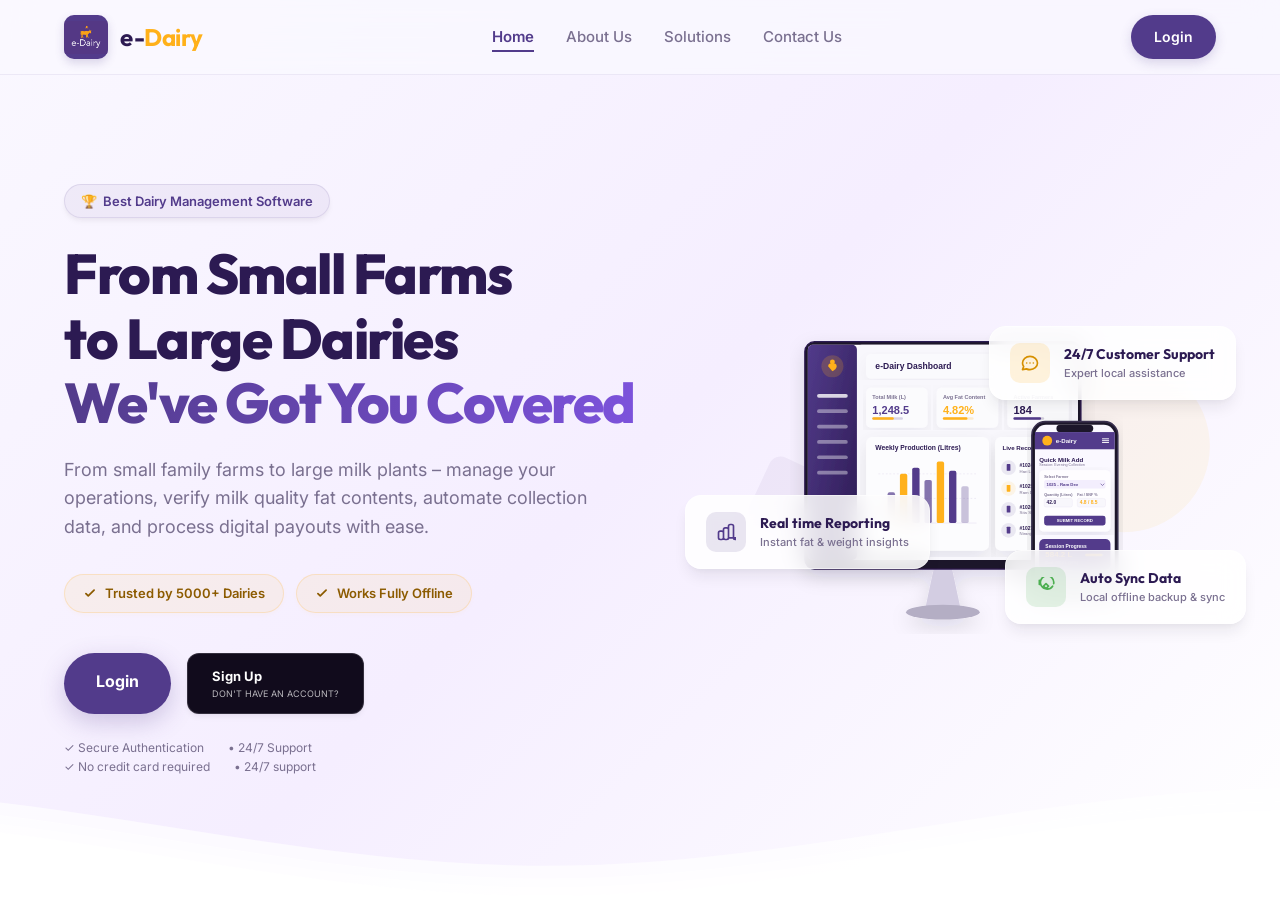
==== frontend/index.html @ 69124d9c "Created home page" ====
<!DOCTYPE html>
<html lang="en">
<head>
  <meta charset="UTF-8">
  <meta name="viewport" content="width=device-width, initial-scale=1.0">
  
  <!-- SEO Meta Tags -->
  <title>e-Dairy - Next-Generation Dairy Management Software</title>
  <meta name="description" content="A comprehensive digital dairy solution designed to streamline milk collection, quality record tracking, and automated digital payment systems from small farms to large plants.">
  <meta name="keywords" content="e-dairy, dairy software, milk collection, milk fat records, dairy management, dairy automation, farm software">
  
  <!-- Favicon (using inline data uri representation of cow logo mark for cleanliness) -->
  <link rel="icon" type="image/svg+xml" href="data:image/svg+xml,<svg xmlns='http://www.w3.org/2000/svg' viewBox='0 0 100 100'><circle cx='50' cy='50' r='50' fill='%23523B8B'/><circle cx='50' cy='35' r='14' fill='%23FFB11A'/><rect x='40' y='42' width='20' height='30' rx='10' fill='%23FFB11A'/></svg>">

  <!-- Stylesheets -->
  <link rel="stylesheet" href="css/style.css">
</head>
<body>

  <!-- Header Navigation -->
  <header>
    <div class="nav-container">
      <a href="#home" class="logo-link" id="nav-logo">
        <div class="logo-img-wrapper">
          <!-- Inline recreation of the cow mark on transparent back -->
          <img src="assets/logo.png" alt="e-Dairy Logo">
        </div>
        <span class="logo-text">e-<span>Dairy</span></span>
      </a>

      <nav>
        <ul>
          <li><a href="#home" class="active">Home</a></li>
          <li><a href="#about">About Us</a></li>
          <li><a href="#solutions">Solutions</a></li>
          <li><a href="#contact">Contact Us</a></li>
        </ul>
      </nav>

      <div class="nav-cta">
        <a href="#login" class="btn btn-login" id="btn-header-login">Login</a>
      </div>

      <button class="menu-toggle" aria-label="Toggle navigation menu" id="hamburger-btn">
        <span></span>
        <span></span>
        <span></span>
      </button>
    </div>
  </header>

  <main>
    <!-- Hero Section -->
    <section class="hero" id="home">
      <div class="hero-container">
        
        <!-- Left Column: Content -->
        <div class="hero-content">
          <div class="badge-wrapper">
            <div class="badge-text">
              <span>🏆</span> Best Dairy Management Software
            </div>
          </div>
          
          <h1>From Small Farms<br>to Large Dairies <span>We've Got You Covered</span></h1>
          
          <p>From small family farms to large milk plants – manage your operations, verify milk quality fat contents, automate collection data, and process digital payouts with ease.</p>
          
          <div class="check-badges">
    <div class="check-badge">
        <svg xmlns="http://www.w3.org/2000/svg" fill="none" viewBox="0 0 24 24" stroke="currentColor">
            <path stroke-linecap="round" stroke-linejoin="round" stroke-width="3" d="M5 13l4 4L19 7" />
        </svg>
        Trusted by 5000+ Dairies
    </div>

    <div class="check-badge">
        <svg xmlns="http://www.w3.org/2000/svg" fill="none" viewBox="0 0 24 24" stroke="currentColor">
            <path stroke-linecap="round" stroke-linejoin="round" stroke-width="3" d="M5 13l4 4L19 7" />
        </svg>
        Works Fully Offline
    </div>
</div>

<div class="cta-group">
    <a href="#login" class="btn-primary" id="heroLoginBtn">
        Login
    </a>

    <a href="#signup" class="btn-store" id="heroSignupBtn">
        <div>
            <span class="btn-text-large">Sign Up</span>
            <span class="btn-text-small">Don't Have an Account?</span>
        </div>
    </a>
</div>

<div class="cta-footer">
    <span>✓ Secure Authentication</span>
    <span>• 24/7 Support</span>
</div>

          

            
          
          <div class="cta-footer">
            <span>✓ No credit card required</span>
            <span>• 24/7 support</span>
          </div>
        </div>
        
        <!-- Right Column: Visuals -->
        <div class="hero-visual-wrapper">
          <!-- Device Mockups -->
          <div class="mockup-container">
            <img src="assets/mockup.svg" alt="e-Dairy Desktop & Mobile Interface Dashboard" width="800" height="550">
          </div>
          
          <!-- Floating interactive widgets -->
          <div class="floating-card support">
            <div class="icon-box">
              <!-- Chat bubbles icon SVG -->
              <svg width="20" height="20" fill="none" viewBox="0 0 24 24" stroke="currentColor">
                <path stroke-linecap="round" stroke-linejoin="round" stroke-width="2" d="M8 12h.01M12 12h.01M16 12h.01M21 12c0 4.418-4.03 8-9 8a9.863 9.863 0 01-4.255-.949L3 20l1.395-3.72C3.512 15.042 3 13.574 3 12c0-4.418 4.03-8 9-8s9 3.582 9 8z" />
              </svg>
            </div>
            <div class="card-text">
              <h4>24/7 Customer Support</h4>
              <p>Expert local assistance</p>
            </div>
          </div>

          <div class="floating-card reporting">
            <div class="icon-box">
              <!-- Bar chart icon SVG -->
              <svg width="20" height="20" fill="none" viewBox="0 0 24 24" stroke="currentColor">
                <path stroke-linecap="round" stroke-linejoin="round" stroke-width="2" d="M9 19v-6a2 2 0 00-2-2H5a2 2 0 00-2 2v6a2 2 0 002 2h2a2 2 0 002-2zm0 0V9a2 2 0 012-2h2a2 2 0 012 2v10m-6 0a2 2 0 002 2h2a2 2 0 002-2m0 0V5a2 2 0 012-2h2a2 2 0 012 2v14a2 2 0 002 2h2a2 2 0 002-2z" />
              </svg>
            </div>
            <div class="card-text">
              <h4>Real time Reporting</h4>
              <p>Instant fat & weight insights</p>
            </div>
          </div>

          <div class="floating-card sync">
            <div class="icon-box">
              <!-- Sync / Reload icon SVG -->
              <svg width="20" height="20" fill="none" viewBox="0 0 24 24" stroke="currentColor">
                <path stroke-linecap="round" stroke-linejoin="round" stroke-width="2" d="M4 4v5h.582m15.356 2A8.001 8.001 0 1121.21 7.89M9 11l3-3 3 3m0 0l-3 3-3-3" />
              </svg>
            </div>
            <div class="card-text">
              <h4>Auto Sync Data</h4>
              <p>Local offline backup & sync</p>
            </div>
          </div>
        </div>

      </div>

      <!-- Milk fluid waves container at the bottom -->
      <div class="wave-container">
        <svg xmlns="http://www.w3.org/2000/svg" viewBox="0 24 150 28" preserveAspectRatio="none" shape-rendering="auto">
          <defs>
            <path id="gentle-wave" d="M-160 44c30 0 58-18 88-18s58 18 88 18 58-18 88-18 58 18 88 18v44h-352z" />
          </defs>
          <g class="animated-waves">
            <!-- Semi-transparent layering to resemble creamy milk waves -->
            <use href="#gentle-wave" x="48" y="0" fill="rgba(255,255,255,0.7" />
            <use href="#gentle-wave" x="48" y="3" fill="rgba(255,255,255,0.5)" />
            <use href="#gentle-wave" x="48" y="5" fill="rgba(255,255,255,0.3)" />
            <use href="#gentle-wave" x="48" y="7" fill="#ffffff" />
          </g>
        </svg>
      </div>
    </section>
  </main>

  <!-- Auth Modal (Login / Signup) -->
  <div id="authModal" class="modal-overlay">
    <div class="modal-card">
      <button class="modal-close" id="modalCloseBtn" aria-label="Close modal">&times;</button>
      
      <!-- Login/Register Tabs -->
      <div class="modal-tabs">
        <button class="modal-tab-btn active" id="tabLoginBtn">Log In</button>
        <button class="modal-tab-btn" id="tabRegisterBtn">Register</button>
      </div>

      <!-- Alert Box -->
      <div id="modalAlert" class="modal-alert"></div>

      <!-- Login Form -->
      <form id="homeLoginForm" class="modal-form-content active">
        <h3>Welcome Back</h3>
        <p>Log in to access your e-Dairy analytics</p>
        <div class="form-group">
          <input type="text" id="loginUser" placeholder="Username" required>
        </div>
        <div class="form-group">
          <input type="password" id="loginPass" placeholder="Password" required>
        </div>
        <button type="submit" class="modal-submit-btn">Sign In</button>
        <div class="form-footer">
          Don't have an account? <span id="switchToRegister">Register here</span>
        </div>
      </form>

      <!-- Register Form -->
      <form id="homeRegisterForm" class="modal-form-content">
        <h3>Create Account</h3>
        <p>Register as a farmer or dairy collection agent</p>
        <div class="form-group-row">
          <input type="text" id="regUser" placeholder="Username *" required>
          <input type="password" id="regPass" placeholder="Password *" required>
        </div>
        <div class="form-group-row">
          <input type="text" id="regFirst" placeholder="First Name">
          <input type="text" id="regLast" placeholder="Last Name">
        </div>
        <div class="form-group">
          <select id="regRole" required>
            <option value="farmer">Register as Farmer (View dashboard)</option>
            <option value="agent">Register as Collection Agent</option>
          </select>
        </div>
        <div class="form-group" id="regCodeGroup">
          <input type="text" id="regCode" placeholder="Farmer Code (e.g. F1005) *">
        </div>
        <div class="form-group">
          <input type="text" id="regPhone" placeholder="Phone Number">
        </div>
        <div class="form-group">
          <input type="text" id="regAddr" placeholder="Farm / Office Address">
        </div>
        <button type="submit" class="modal-submit-btn">Create Account</button>
        <div class="form-footer">
          Already have an account? <span id="switchToLogin">Log in here</span>
        </div>
      </form>
    </div>
  </div>

  <script src="js/main.js"></script>
</body>
</html>
---- frontend/css/style.css ----
@import url('https://fonts.googleapis.com/css2?family=Inter:wght@400;500;600;700&family=Outfit:wght@400;500;600;700;800&display=swap');

:root {
  --primary: #523B8B;
  --primary-rgb: 82, 59, 139;
  --primary-dark: #2C1A52;
  --primary-light: #F3EEFD;
  --accent: #FFB11A;
  --accent-rgb: 255, 177, 26;
  --accent-hover: #E09A12;
  --text: #1E152A;
  --text-muted: #7A7090;
  --bg-gradient: linear-gradient(135deg, #FAF8FF 0%, #F5EEFF 50%, #FFFFFF 100%);
  --white: #FFFFFF;
  --success: #4CAF50;
  --transition: all 0.4s cubic-bezier(0.16, 1, 0.3, 1);
  --shadow-sm: 0 4px 6px -1px rgba(30, 21, 42, 0.05), 0 2px 4px -1px rgba(30, 21, 42, 0.03);
  --shadow-md: 0 10px 15px -3px rgba(30, 21, 42, 0.08), 0 4px 6px -2px rgba(30, 21, 42, 0.04);
  --shadow-lg: 0 20px 25px -5px rgba(82, 59, 139, 0.1), 0 10px 10px -5px rgba(82, 59, 139, 0.04);
  --shadow-glow: 0 0 20px rgba(82, 59, 139, 0.25);
}

/* Base Styles */
* {
  box-sizing: border-box;
  margin: 0;
  padding: 0;
}

html {
  scroll-behavior: smooth;
}

body {
  font-family: 'Inter', sans-serif;
  color: var(--text);
  background: var(--bg-gradient);
  overflow-x: hidden;
  line-height: 1.6;
}

/* Elegant Scrollbar */
::-webkit-scrollbar {
  width: 10px;
}
::-webkit-scrollbar-track {
  background: #FAF8FF;
}
::-webkit-scrollbar-thumb {
  background: #C4B9E2;
  border-radius: 5px;
  border: 2px solid #FAF8FF;
}
::-webkit-scrollbar-thumb:hover {
  background: var(--primary);
}

a {
  color: inherit;
  text-decoration: none;
  transition: var(--transition);
}

ul {
  list-style: none;
}

img, svg {
  max-width: 100%;
  height: auto;
  display: block;
}

/* Header & Navigation */
header {
  position: fixed;
  top: 0;
  left: 0;
  width: 100%;
  z-index: 1000;
  background: rgba(250, 248, 255, 0.75);
  backdrop-filter: blur(16px);
  -webkit-backdrop-filter: blur(16px);
  border-bottom: 1px solid rgba(82, 59, 139, 0.08);
  transition: var(--transition);
}

header.scrolled {
  background: rgba(250, 248, 255, 0.9);
  padding: 5px 0;
  box-shadow: var(--shadow-sm);
}

.nav-container {
  max-width: 1200px;
  margin: 0 auto;
  padding: 15px 24px;
  display: flex;
  align-items: center;
  justify-content: space-between;
}

.logo-link {
  display: flex;
  align-items: center;
  gap: 12px;
}

.logo-img-wrapper {
  width: 44px;
  height: 44px;
  background: var(--primary);
  border-radius: 10px;
  display: flex;
  align-items: center;
  justify-content: center;
  overflow: hidden;
  box-shadow: 0 4px 10px rgba(82, 59, 139, 0.2);
}
.logo-img-wrapper img {
  width: 100%;
  height: 100%;
  object-fit: contain;
}

.logo-text {
  font-family: 'Outfit', sans-serif;
  font-size: 24px;
  font-weight: 700;
  color: var(--primary-dark);
  letter-spacing: -0.5px;
}

.logo-text span {
  color: var(--accent);
}

nav ul {
  display: flex;
  align-items: center;
  gap: 32px;
}

nav a {
  font-size: 15px;
  font-weight: 500;
  color: var(--text-muted);
  position: relative;
  padding: 6px 0;
}

nav a::after {
  content: '';
  position: absolute;
  bottom: 0;
  left: 50%;
  width: 0;
  height: 2px;
  background: var(--primary);
  transition: var(--transition);
  transform: translateX(-50%);
}

nav a:hover {
  color: var(--primary);
}

nav a.active {
  color: var(--primary);
  font-weight: 600;
}

nav a.active::after {
  width: 100%;
}

.nav-cta {
  display: flex;
  align-items: center;
  gap: 16px;
}

.btn {
  display: inline-flex;
  align-items: center;
  justify-content: center;
  padding: 10px 22px;
  font-size: 14px;
  font-weight: 600;
  border-radius: 30px;
  cursor: pointer;
  transition: var(--transition);
  border: 1px solid transparent;
}

.btn-login {
  background: var(--primary);
  color: var(--white);
  box-shadow: 0 4px 12px rgba(82, 59, 139, 0.2);
}

.btn-login:hover {
  background: var(--primary-dark);
  transform: translateY(-2px);
  box-shadow: 0 6px 16px rgba(82, 59, 139, 0.3);
}

.menu-toggle {
  display: none;
  flex-direction: column;
  gap: 6px;
  border: none;
  background: none;
  cursor: pointer;
  padding: 4px;
}

.menu-toggle span {
  width: 24px;
  height: 2px;
  background: var(--primary);
  border-radius: 2px;
  transition: var(--transition);
}

/* Hero Section */
.hero {
  position: relative;
  padding: 160px 0 100px;
  min-height: 100vh;
  display: flex;
  align-items: center;
}

.hero-container {
  max-width: 1200px;
  margin: 0 auto;
  padding: 0 24px;
  display: grid;
  grid-template-columns: 1.1fr 0.9fr;
  gap: 60px;
  align-items: center;
  position: relative;
  z-index: 10;
}

.hero-content {
  display: flex;
  flex-direction: column;
  align-items: flex-start;
}

.badge-wrapper {
  display: inline-flex;
  align-items: center;
  padding: 6px 16px;
  background: rgba(82, 59, 139, 0.06);
  border: 1px solid rgba(82, 59, 139, 0.12);
  border-radius: 50px;
  margin-bottom: 24px;
  box-shadow: var(--shadow-sm);
}

.badge-text {
  font-size: 13px;
  font-weight: 600;
  color: var(--primary);
  display: flex;
  align-items: center;
  gap: 6px;
}

.hero-content h1 {
  font-family: 'Outfit', sans-serif;
  font-size: 56px;
  font-weight: 800;
  line-height: 1.15;
  color: var(--primary-dark);
  margin-bottom: 20px;
  letter-spacing: -1.5px;
}

.hero-content h1 span {
  display: block;
  color: var(--primary);
  background: linear-gradient(to right, var(--primary), #7c52db);
  -webkit-background-clip: text;
  -webkit-text-fill-color: transparent;
}

.hero-content p {
  font-size: 18px;
  color: var(--text-muted);
  margin-bottom: 32px;
  max-width: 540px;
  font-weight: 400;
}

.check-badges {
  display: flex;
  flex-wrap: wrap;
  gap: 12px;
  margin-bottom: 40px;
}

.check-badge {
  display: flex;
  align-items: center;
  gap: 8px;
  padding: 8px 18px;
  background: rgba(255, 177, 26, 0.08);
  border: 1px solid rgba(255, 177, 26, 0.2);
  border-radius: 30px;
  font-size: 13px;
  font-weight: 600;
  color: #8C5B00;
  box-shadow: 0 2px 4px rgba(255, 177, 26, 0.04);
}

.check-badge.purple {
  background: rgba(82, 59, 139, 0.05);
  border-color: rgba(82, 59, 139, 0.15);
  color: var(--primary-dark);
}

.check-badge svg {
  width: 14px;
  height: 14px;
  stroke-width: 3;
}

.cta-group {
  display: flex;
  flex-wrap: wrap;
  gap: 16px;
  margin-bottom: 24px;
  width: 100%;
}

.btn-primary {
  padding: 16px 32px;
  font-size: 16px;
  font-weight: 700;
  background: var(--primary);
  color: var(--white);
  border-radius: 35px;
  box-shadow: 0 8px 24px rgba(82, 59, 139, 0.25);
}

.btn-primary:hover {
  background: var(--primary-dark);
  transform: translateY(-3px);
  box-shadow: 0 12px 30px rgba(82, 59, 139, 0.35);
}

.btn-store {
  display: inline-flex;
  align-items: center;
  gap: 10px;
  padding: 12px 24px;
  background: #110B1C;
  color: var(--white);
  border-radius: 12px;
  border: 1px solid rgba(255, 255, 255, 0.15);
  box-shadow: var(--shadow-sm);
  text-align: left;
}

.btn-store:hover {
  background: #1E152A;
  border-color: rgba(255, 255, 255, 0.3);
  transform: translateY(-2px);
  box-shadow: var(--shadow-md);
}

.btn-store svg {
  width: 20px;
  height: 20px;
}

.btn-store .btn-text-small {
  display: block;
  font-size: 9px;
  font-weight: 400;
  opacity: 0.7;
  text-transform: uppercase;
}

.btn-store .btn-text-large {
  display: block;
  font-size: 13px;
  font-weight: 700;
}

.cta-footer {
  display: flex;
  gap: 24px;
  font-size: 12px;
  color: var(--text-muted);
}

.cta-footer span {
  display: flex;
  align-items: center;
  gap: 6px;
}

/* Hero Visuals & Mockups */
.hero-visual-wrapper {
  position: relative;
  width: 100%;
  display: flex;
  justify-content: center;
  align-items: center;
}

.mockup-container {
  width: 100%;
  max-width: 600px;
  position: relative;
  z-index: 2;
}

/* Floating Status Cards */
.floating-card {
  position: absolute;
  background: rgba(255, 255, 255, 0.85);
  backdrop-filter: blur(12px);
  -webkit-backdrop-filter: blur(12px);
  border: 1px solid rgba(255, 255, 255, 0.5);
  padding: 16px 20px;
  border-radius: 16px;
  box-shadow: var(--shadow-md);
  display: flex;
  align-items: center;
  gap: 14px;
  z-index: 5;
  transition: var(--transition);
}

.floating-card:hover {
  transform: translateY(-6px) scale(1.03) !important;
  box-shadow: var(--shadow-lg), 0 0 15px rgba(82, 59, 139, 0.1);
  background: rgba(255, 255, 255, 0.95);
}

.floating-card .icon-box {
  width: 40px;
  height: 40px;
  border-radius: 10px;
  display: flex;
  align-items: center;
  justify-content: center;
}

.floating-card.support {
  top: 15px;
  right: -20px;
  animation: none;
}

.floating-card.support .icon-box {
  background: rgba(255, 177, 26, 0.15);
  color: #D69000;
}

.floating-card.reporting {
  bottom: 80px;
  left: -40px;
  animation: none;
}

.floating-card.reporting .icon-box {
  background: rgba(82, 59, 139, 0.12);
  color: var(--primary);
}

.floating-card.sync {
  bottom: 25px;
  right: -30px;
  animation: none;
}

.floating-card.sync .icon-box {
  background: rgba(76, 175, 80, 0.15);
  color: var(--success);
}

.floating-card .card-text h4 {
  font-family: 'Outfit', sans-serif;
  font-size: 14px;
  font-weight: 700;
  color: var(--primary-dark);
}

.floating-card .card-text p {
  font-size: 11px;
  color: var(--text-muted);
  font-weight: 500;
}

/* Animations */
@keyframes float-up-down {
  0% { transform: translateY(0px); }
  50% { transform: translateY(-12px); }
  100% { transform: translateY(0px); }
}

@keyframes float-left-right {
  0% { transform: translate(0px, 0px); }
  50% { transform: translate(12px, -8px); }
  100% { transform: translate(0px, 0px); }
}

/* Wave Background Details */
.wave-container {
  position: absolute;
  bottom: 0;
  left: 0;
  width: 100%;
  height: auto;
  line-height: 0;
  z-index: 1;
}

.wave-container svg {
  position: relative;
  display: block;
  width: 100%;
  height: 120px;
}

.animated-waves > use {
  animation: move-forever 25s cubic-bezier(.55,.5,.45,.5) infinite;
}

.animated-waves > use:nth-child(1) {
  animation-delay: -2s;
  animation-duration: 7s;
}
.animated-waves > use:nth-child(2) {
  animation-delay: -3s;
  animation-duration: 10s;
}
.animated-waves > use:nth-child(3) {
  animation-delay: -4s;
  animation-duration: 13s;
}
.animated-waves > use:nth-child(4) {
  animation-delay: -5s;
  animation-duration: 20s;
}

@keyframes move-forever {
  0% { transform: translate3d(-90px, 0, 0); }
  100% { transform: translate3d(85px, 0, 0); }
}

/* RESPONSIVE LAYOUTS */
@media (max-width: 1024px) {
  .hero-container {
    gap: 40px;
  }
  .hero-content h1 {
    font-size: 46px;
  }
  .floating-card.support {
    right: 0;
  }
  .floating-card.reporting {
    left: -10px;
  }
  .floating-card.sync {
    right: 0;
  }
}

@media (max-width: 900px) {
  .menu-toggle {
    display: flex;
  }
  
  nav {
    position: fixed;
    top: 80px;
    left: -100%;
    width: 100%;
    height: calc(100vh - 80px);
    background: rgba(250, 248, 255, 0.98);
    backdrop-filter: blur(20px);
    padding: 40px 24px;
    transition: var(--transition);
    border-top: 1px solid rgba(82, 59, 139, 0.08);
  }
  
  nav.active {
    left: 0;
  }
  
  nav ul {
    flex-direction: column;
    align-items: flex-start;
    gap: 24px;
  }
  
  nav a {
    font-size: 18px;
    width: 100%;
    display: block;
  }

  .nav-cta {
    display: none;
  }

  header.scrolled {
    padding: 15px 0;
  }
  
  .hero {
    padding: 120px 0 80px;
  }
  
  .hero-container {
    grid-template-columns: 1fr;
    text-align: center;
    gap: 60px;
  }
  
  .hero-content {
    align-items: center;
  }
  
  .hero-content p {
    margin-left: auto;
    margin-right: auto;
  }
  
  .check-badges {
    justify-content: center;
  }
  
  .cta-group {
    justify-content: center;
  }
  
  .cta-footer {
    justify-content: center;
  }

  .hero-visual-wrapper {
    max-width: 500px;
    margin: 0 auto;
  }
  
  .floating-card.support {
    right: -10px;
  }
  .floating-card.reporting {
    left: -30px;
  }
  .floating-card.sync {
    right: -20px;
  }
}

@media (max-width: 480px) {
  .hero-content h1 {
    font-size: 36px;
  }
  .cta-group {
    flex-direction: column;
    align-items: stretch;
  }
  .btn-store {
    justify-content: center;
  }
  .floating-card {
    padding: 10px 14px;
    gap: 10px;
  }
  .floating-card .icon-box {
    width: 32px;
    height: 32px;
  }
  .floating-card .card-text h4 {
    font-size: 12px;
  }
  .floating-card.support {
    top: 30px;
    right: -10px;
  }
  .floating-card.reporting {
    bottom: 90px;
    left: -20px;
  }
  .floating-card.sync {
    bottom: 10px;
    right: -10px;
  }
}

/* Modal Overlay */
.modal-overlay {
  position: fixed;
  top: 0;
  left: 0;
  width: 100%;
  height: 100%;
  background: rgba(30, 21, 42, 0.65);
  backdrop-filter: blur(10px);
  -webkit-backdrop-filter: blur(10px);
  z-index: 2000;
  display: flex;
  align-items: center;
  justify-content: center;
  opacity: 0;
  pointer-events: none;
  transition: opacity 0.35s cubic-bezier(0.16, 1, 0.3, 1);
}

.modal-overlay.active {
  opacity: 1;
  pointer-events: auto;
}

/* Modal Card */
.modal-card {
  background: rgba(255, 255, 255, 0.96);
  border: 1px solid rgba(82, 59, 139, 0.15);
  border-radius: 24px;
  width: 100%;
  max-width: 480px;
  padding: 35px;
  box-shadow: var(--shadow-lg), 0 20px 40px rgba(82, 59, 139, 0.15);
  position: relative;
  transform: scale(0.92);
  transition: transform 0.35s cubic-bezier(0.16, 1, 0.3, 1);
}

.modal-overlay.active .modal-card {
  transform: scale(1);
}

.modal-close {
  position: absolute;
  top: 18px;
  right: 20px;
  background: none;
  border: none;
  font-size: 28px;
  line-height: 1;
  color: var(--text-muted);
  cursor: pointer;
  transition: var(--transition);
}

.modal-close:hover {
  color: var(--primary);
  transform: rotate(90deg);
}

/* Modal Tabs */
.modal-tabs {
  display: flex;
  border-bottom: 2px solid rgba(82, 59, 139, 0.08);
  margin-bottom: 24px;
}

.modal-tab-btn {
  flex: 1;
  background: none;
  border: none;
  padding: 12px;
  font-weight: 700;
  font-size: 15px;
  color: var(--text-muted);
  cursor: pointer;
  transition: var(--transition);
  position: relative;
  text-align: center;
}

.modal-tab-btn.active {
  color: var(--primary);
}

.modal-tab-btn.active::after {
  content: '';
  position: absolute;
  bottom: -2px;
  left: 0;
  width: 100%;
  height: 2px;
  background: var(--primary);
}

/* Form Styling */
.modal-form-content {
  display: none;
  animation: fadeIn 0.4s ease-out;
}

.modal-form-content.active {
  display: block;
}

@keyframes fadeIn {
  from { opacity: 0; transform: translateY(4px); }
  to { opacity: 1; transform: translateY(0); }
}

.modal-form-content h3 {
  font-family: 'Outfit', sans-serif;
  font-size: 24px;
  font-weight: 700;
  color: var(--primary-dark);
  margin-bottom: 6px;
  letter-spacing: -0.5px;
}

.modal-form-content p {
  font-size: 13px;
  color: var(--text-muted);
  margin-bottom: 24px;
}

.form-group {
  margin-bottom: 16px;
}

.form-group-row {
  display: grid;
  grid-template-columns: 1fr 1fr;
  gap: 12px;
  margin-bottom: 16px;
}

.modal-form-content input, 
.modal-form-content select {
  width: 100%;
  padding: 12px 16px;
  border-radius: 10px;
  border: 1px solid rgba(82, 59, 139, 0.15);
  background: var(--white);
  color: var(--text);
  font-size: 14px;
  font-family: inherit;
  transition: var(--transition);
}

.modal-form-content input:focus, 
.modal-form-content select:focus {
  outline: none;
  border-color: var(--primary);
  box-shadow: 0 0 0 3px rgba(82, 59, 139, 0.12);
}

.modal-submit-btn {
  width: 100%;
  padding: 14px;
  background: var(--primary);
  color: var(--white);
  border: none;
  border-radius: 30px;
  font-weight: 700;
  font-size: 15px;
  cursor: pointer;
  box-shadow: 0 4px 12px rgba(82, 59, 139, 0.2);
  transition: var(--transition);
  margin-top: 10px;
}

.modal-submit-btn:hover {
  background: var(--primary-dark);
  transform: translateY(-2px);
  box-shadow: 0 6px 16px rgba(82, 59, 139, 0.35);
}

.form-footer {
  text-align: center;
  margin-top: 20px;
  font-size: 13px;
  color: var(--text-muted);
}

.form-footer span {
  color: var(--primary);
  font-weight: 600;
  cursor: pointer;
  text-decoration: none;
  transition: var(--transition);
}

.form-footer span:hover {
  color: var(--primary-dark);
  text-decoration: underline;
}

.modal-alert {
  padding: 10px 14px;
  border-radius: 8px;
  font-size: 12px;
  font-weight: 600;
  margin-bottom: 16px;
  display: none;
}
.modal-alert.danger {
  background: #FFEBEE;
  color: #C62828;
  border: 1px solid #FFCDD2;
}
.modal-alert.success {
  background: #E8F5E9;
  color: #2E7D32;
  border: 1px solid #C8E6C9;
}
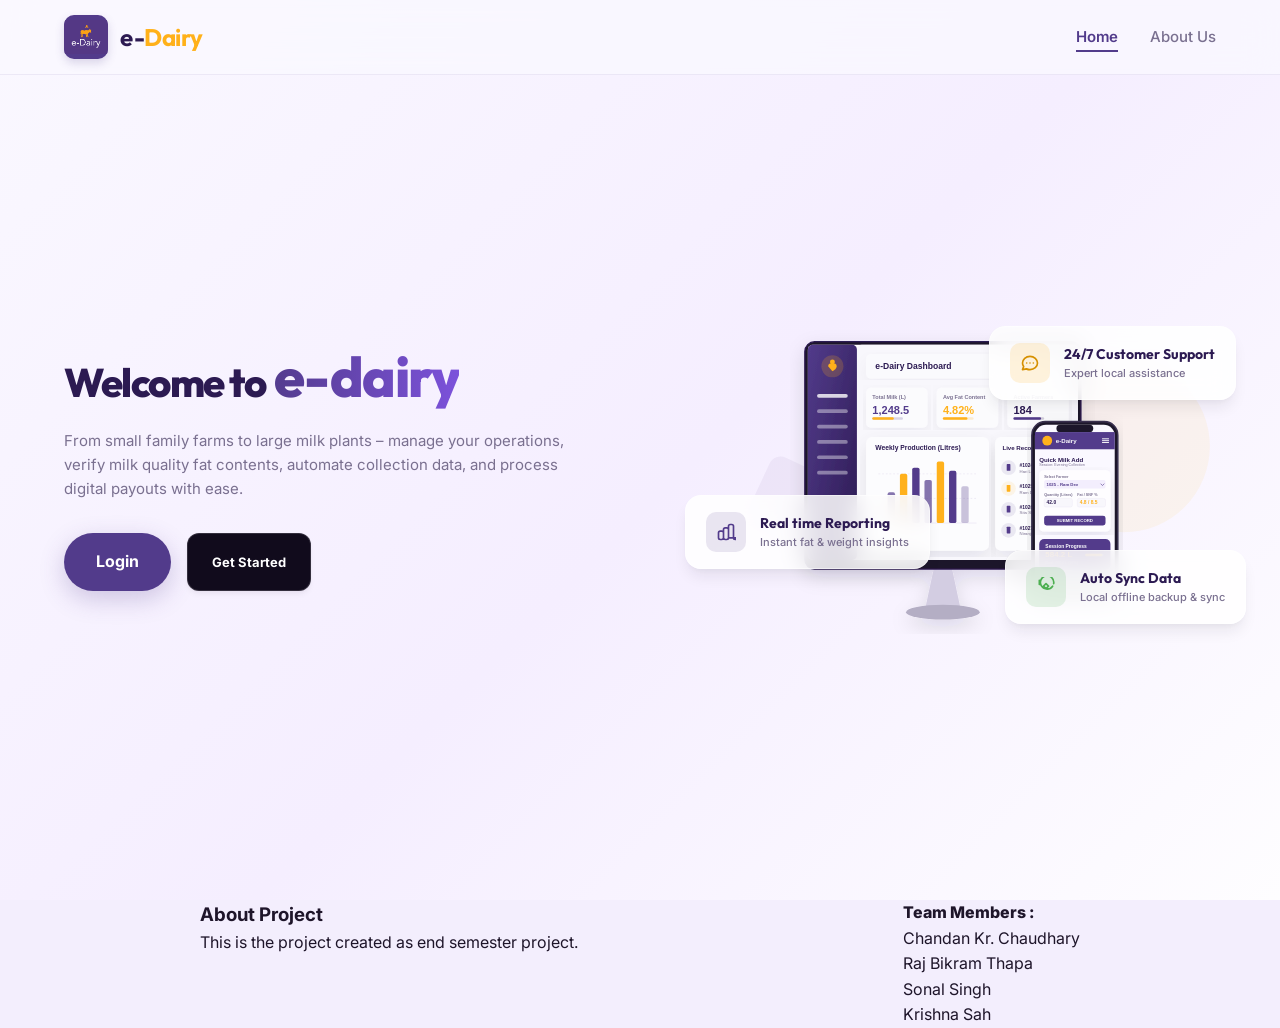
==== commit a604f113: "Edited home, login and signup page" ====
--- a/frontend/index.html
+++ b/frontend/index.html
@@ -1,20 +1,25 @@
 <!DOCTYPE html>
 <html lang="en">
+
 <head>
   <meta charset="UTF-8">
   <meta name="viewport" content="width=device-width, initial-scale=1.0">
-  
+
   <!-- SEO Meta Tags -->
-  <title>e-Dairy - Next-Generation Dairy Management Software</title>
-  <meta name="description" content="A comprehensive digital dairy solution designed to streamline milk collection, quality record tracking, and automated digital payment systems from small farms to large plants.">
-  <meta name="keywords" content="e-dairy, dairy software, milk collection, milk fat records, dairy management, dairy automation, farm software">
-  
+  <title>e-Dairy - Home</title>
+  <meta name="description"
+    content="A comprehensive digital dairy solution designed to streamline milk collection, quality record tracking, and automated digital payment systems from small farms to large plants.">
+  <meta name="keywords"
+    content="e-dairy, dairy software, milk collection, milk fat records, dairy management, dairy automation, farm software">
+
   <!-- Favicon (using inline data uri representation of cow logo mark for cleanliness) -->
-  <link rel="icon" type="image/svg+xml" href="data:image/svg+xml,<svg xmlns='http://www.w3.org/2000/svg' viewBox='0 0 100 100'><circle cx='50' cy='50' r='50' fill='%23523B8B'/><circle cx='50' cy='35' r='14' fill='%23FFB11A'/><rect x='40' y='42' width='20' height='30' rx='10' fill='%23FFB11A'/></svg>">
+  <link rel="icon" type="image/svg+xml"
+    href="data:image/svg+xml,<svg xmlns='http://www.w3.org/2000/svg' viewBox='0 0 100 100'><circle cx='50' cy='50' r='50' fill='%23523B8B'/><circle cx='50' cy='35' r='14' fill='%23FFB11A'/><rect x='40' y='42' width='20' height='30' rx='10' fill='%23FFB11A'/></svg>">
 
   <!-- Stylesheets -->
-  <link rel="stylesheet" href="css/style.css">
+  <link rel="stylesheet" href="css/index.css">
 </head>
+
 <body>
 
   <!-- Header Navigation -->
@@ -31,21 +36,10 @@
       <nav>
         <ul>
           <li><a href="#home" class="active">Home</a></li>
-          <li><a href="#about">About Us</a></li>
-          <li><a href="#solutions">Solutions</a></li>
-          <li><a href="#contact">Contact Us</a></li>
+          <li><a href="#Abt-Sec">About Us</a></li>
+          <!-- <li><a href="#solutions">Solutions</a></li> -->
         </ul>
       </nav>
-
-      <div class="nav-cta">
-        <a href="#login" class="btn btn-login" id="btn-header-login">Login</a>
-      </div>
-
-      <button class="menu-toggle" aria-label="Toggle navigation menu" id="hamburger-btn">
-        <span></span>
-        <span></span>
-        <span></span>
-      </button>
     </div>
   </header>
 
@@ -53,76 +47,42 @@
     <!-- Hero Section -->
     <section class="hero" id="home">
       <div class="hero-container">
-        
+
         <!-- Left Column: Content -->
         <div class="hero-content">
-          <div class="badge-wrapper">
-            <div class="badge-text">
-              <span>🏆</span> Best Dairy Management Software
-            </div>
-          </div>
-          
-          <h1>From Small Farms<br>to Large Dairies <span>We've Got You Covered</span></h1>
-          
-          <p>From small family farms to large milk plants – manage your operations, verify milk quality fat contents, automate collection data, and process digital payouts with ease.</p>
-          
-          <div class="check-badges">
-    <div class="check-badge">
-        <svg xmlns="http://www.w3.org/2000/svg" fill="none" viewBox="0 0 24 24" stroke="currentColor">
-            <path stroke-linecap="round" stroke-linejoin="round" stroke-width="3" d="M5 13l4 4L19 7" />
-        </svg>
-        Trusted by 5000+ Dairies
-    </div>
 
-    <div class="check-badge">
-        <svg xmlns="http://www.w3.org/2000/svg" fill="none" viewBox="0 0 24 24" stroke="currentColor">
-            <path stroke-linecap="round" stroke-linejoin="round" stroke-width="3" d="M5 13l4 4L19 7" />
-        </svg>
-        Works Fully Offline
-    </div>
-</div>
+          <h1>Welcome to<span> e-dairy</span></h1>
 
-<div class="cta-group">
-    <a href="#login" class="btn-primary" id="heroLoginBtn">
-        Login
-    </a>
+          <p>From small family farms to large milk plants – manage your operations, verify milk quality fat contents,
+            automate collection data, and process digital payouts with ease.</p>
 
-    <a href="#signup" class="btn-store" id="heroSignupBtn">
-        <div>
-            <span class="btn-text-large">Sign Up</span>
-            <span class="btn-text-small">Don't Have an Account?</span>
-        </div>
-    </a>
-</div>
+          <div class="cta-group">
+            <a href="login.html" class="btn-primary" id="heroLoginBtn">
+              Login
+            </a>
 
-<div class="cta-footer">
-    <span>✓ Secure Authentication</span>
-    <span>• 24/7 Support</span>
-</div>
-
-          
-
-            
-          
-          <div class="cta-footer">
-            <span>✓ No credit card required</span>
-            <span>• 24/7 support</span>
+            <a href="login.html?tab=signup" class="btn-getStarted" id="heroSignupBtn">
+              <div>
+                <span class="btn-text-large">Get Started</span>
+              </div>
+            </a>
           </div>
         </div>
-        
+
         <!-- Right Column: Visuals -->
         <div class="hero-visual-wrapper">
           <!-- Device Mockups -->
           <div class="mockup-container">
             <img src="assets/mockup.svg" alt="e-Dairy Desktop & Mobile Interface Dashboard" width="800" height="550">
           </div>
-          
+
           <!-- Floating interactive widgets -->
           <div class="floating-card support">
             <div class="icon-box">
               <!-- Chat bubbles icon SVG -->
               <svg width="20" height="20" fill="none" viewBox="0 0 24 24" stroke="currentColor">
-                <path stroke-linecap="round" stroke-linejoin="round" stroke-width="2" d="M8 12h.01M12 12h.01M16 12h.01M21 12c0 4.418-4.03 8-9 8a9.863 9.863 0 01-4.255-.949L3 20l1.395-3.72C3.512 15.042 3 13.574 3 12c0-4.418 4.03-8 9-8s9 3.582 9 8z" />
+                <path stroke-linecap="round" stroke-linejoin="round" stroke-width="2"
+                  d="M8 12h.01M12 12h.01M16 12h.01M21 12c0 4.418-4.03 8-9 8a9.863 9.863 0 01-4.255-.949L3 20l1.395-3.72C3.512 15.042 3 13.574 3 12c0-4.418 4.03-8 9-8s9 3.582 9 8z" />
               </svg>
             </div>
             <div class="card-text">
@@ -135,7 +95,8 @@
             <div class="icon-box">
               <!-- Bar chart icon SVG -->
               <svg width="20" height="20" fill="none" viewBox="0 0 24 24" stroke="currentColor">
-                <path stroke-linecap="round" stroke-linejoin="round" stroke-width="2" d="M9 19v-6a2 2 0 00-2-2H5a2 2 0 00-2 2v6a2 2 0 002 2h2a2 2 0 002-2zm0 0V9a2 2 0 012-2h2a2 2 0 012 2v10m-6 0a2 2 0 002 2h2a2 2 0 002-2m0 0V5a2 2 0 012-2h2a2 2 0 012 2v14a2 2 0 002 2h2a2 2 0 002-2z" />
+                <path stroke-linecap="round" stroke-linejoin="round" stroke-width="2"
+                  d="M9 19v-6a2 2 0 00-2-2H5a2 2 0 00-2 2v6a2 2 0 002 2h2a2 2 0 002-2zm0 0V9a2 2 0 012-2h2a2 2 0 012 2v10m-6 0a2 2 0 002 2h2a2 2 0 002-2m0 0V5a2 2 0 012-2h2a2 2 0 012 2v14a2 2 0 002 2h2a2 2 0 002-2z" />
               </svg>
             </div>
             <div class="card-text">
@@ -148,7 +109,8 @@
             <div class="icon-box">
               <!-- Sync / Reload icon SVG -->
               <svg width="20" height="20" fill="none" viewBox="0 0 24 24" stroke="currentColor">
-                <path stroke-linecap="round" stroke-linejoin="round" stroke-width="2" d="M4 4v5h.582m15.356 2A8.001 8.001 0 1121.21 7.89M9 11l3-3 3 3m0 0l-3 3-3-3" />
+                <path stroke-linecap="round" stroke-linejoin="round" stroke-width="2"
+                  d="M4 4v5h.582m15.356 2A8.001 8.001 0 1121.21 7.89M9 11l3-3 3 3m0 0l-3 3-3-3" />
               </svg>
             </div>
             <div class="card-text">
@@ -159,90 +121,33 @@
         </div>
 
       </div>
+    </section>
 
-      <!-- Milk fluid waves container at the bottom -->
-      <div class="wave-container">
-        <svg xmlns="http://www.w3.org/2000/svg" viewBox="0 24 150 28" preserveAspectRatio="none" shape-rendering="auto">
-          <defs>
-            <path id="gentle-wave" d="M-160 44c30 0 58-18 88-18s58 18 88 18 58-18 88-18 58 18 88 18v44h-352z" />
-          </defs>
-          <g class="animated-waves">
-            <!-- Semi-transparent layering to resemble creamy milk waves -->
-            <use href="#gentle-wave" x="48" y="0" fill="rgba(255,255,255,0.7" />
-            <use href="#gentle-wave" x="48" y="3" fill="rgba(255,255,255,0.5)" />
-            <use href="#gentle-wave" x="48" y="5" fill="rgba(255,255,255,0.3)" />
-            <use href="#gentle-wave" x="48" y="7" fill="#ffffff" />
-          </g>
-        </svg>
+    <!-- About Us Section -->
+    <section id="Abt-Sec">
+      <div class="Abt-Section-parent">
+        <div class="Abt-Section-left">
+          <h3>About Project</h3>
+          <p>This is the project created as end semester project.</p>
+        </div>
+
+        <div class="Abt-Section-right">
+          <p>Team Members :</p>
+          <ul>
+            <li>Chandan Kr. Chaudhary</li>
+            <li>Raj Bikram Thapa</li>
+            <li>Sonal Singh</li>
+            <li>Krishna Sah</li>
+          </ul>
+        </div>
+
       </div>
     </section>
   </main>
 
-  <!-- Auth Modal (Login / Signup) -->
-  <div id="authModal" class="modal-overlay">
-    <div class="modal-card">
-      <button class="modal-close" id="modalCloseBtn" aria-label="Close modal">&times;</button>
-      
-      <!-- Login/Register Tabs -->
-      <div class="modal-tabs">
-        <button class="modal-tab-btn active" id="tabLoginBtn">Log In</button>
-        <button class="modal-tab-btn" id="tabRegisterBtn">Register</button>
-      </div>
 
-      <!-- Alert Box -->
-      <div id="modalAlert" class="modal-alert"></div>
-
-      <!-- Login Form -->
-      <form id="homeLoginForm" class="modal-form-content active">
-        <h3>Welcome Back</h3>
-        <p>Log in to access your e-Dairy analytics</p>
-        <div class="form-group">
-          <input type="text" id="loginUser" placeholder="Username" required>
-        </div>
-        <div class="form-group">
-          <input type="password" id="loginPass" placeholder="Password" required>
-        </div>
-        <button type="submit" class="modal-submit-btn">Sign In</button>
-        <div class="form-footer">
-          Don't have an account? <span id="switchToRegister">Register here</span>
-        </div>
-      </form>
-
-      <!-- Register Form -->
-      <form id="homeRegisterForm" class="modal-form-content">
-        <h3>Create Account</h3>
-        <p>Register as a farmer or dairy collection agent</p>
-        <div class="form-group-row">
-          <input type="text" id="regUser" placeholder="Username *" required>
-          <input type="password" id="regPass" placeholder="Password *" required>
-        </div>
-        <div class="form-group-row">
-          <input type="text" id="regFirst" placeholder="First Name">
-          <input type="text" id="regLast" placeholder="Last Name">
-        </div>
-        <div class="form-group">
-          <select id="regRole" required>
-            <option value="farmer">Register as Farmer (View dashboard)</option>
-            <option value="agent">Register as Collection Agent</option>
-          </select>
-        </div>
-        <div class="form-group" id="regCodeGroup">
-          <input type="text" id="regCode" placeholder="Farmer Code (e.g. F1005) *">
-        </div>
-        <div class="form-group">
-          <input type="text" id="regPhone" placeholder="Phone Number">
-        </div>
-        <div class="form-group">
-          <input type="text" id="regAddr" placeholder="Farm / Office Address">
-        </div>
-        <button type="submit" class="modal-submit-btn">Create Account</button>
-        <div class="form-footer">
-          Already have an account? <span id="switchToLogin">Log in here</span>
-        </div>
-      </form>
-    </div>
-  </div>
 
   <script src="js/main.js"></script>
 </body>
-</html>
+
+</html>
--- a/frontend/css/index.css
+++ b/frontend/css/index.css
@@ -0,0 +1,853 @@
+@import url('https://fonts.googleapis.com/css2?family=Inter:wght@400;500;600;700&family=Outfit:wght@400;500;600;700;800&display=swap');
+
+:root {
+  --primary: #523B8B;
+  --primary-rgb: 82, 59, 139;
+  --primary-dark: #2C1A52;
+  --primary-light: #F3EEFD;
+  --accent: #FFB11A;
+  --accent-rgb: 255, 177, 26;
+  --accent-hover: #E09A12;
+  --text: #1E152A;
+  --text-muted: #7A7090;
+  --bg-gradient: linear-gradient(135deg, #FAF8FF 0%, #F5EEFF 50%, #FFFFFF 100%);
+  --white: #FFFFFF;
+  --success: #4CAF50;
+  --transition: all 0.4s cubic-bezier(0.16, 1, 0.3, 1);
+  --shadow-sm: 0 4px 6px -1px rgba(30, 21, 42, 0.05), 0 2px 4px -1px rgba(30, 21, 42, 0.03);
+  --shadow-md: 0 10px 15px -3px rgba(30, 21, 42, 0.08), 0 4px 6px -2px rgba(30, 21, 42, 0.04);
+  --shadow-lg: 0 20px 25px -5px rgba(82, 59, 139, 0.1), 0 10px 10px -5px rgba(82, 59, 139, 0.04);
+  --shadow-glow: 0 0 20px rgba(82, 59, 139, 0.25);
+}
+
+/* Base Styles */
+* {
+  box-sizing: border-box;
+  margin: 0;
+  padding: 0;
+}
+
+html {
+  scroll-behavior: smooth;
+}
+
+body {
+  font-family: 'Inter', sans-serif;
+  color: var(--text);
+  background: var(--bg-gradient);
+  overflow-x: hidden;
+  line-height: 1.6;
+}
+
+/* Elegant Scrollbar */
+::-webkit-scrollbar {
+  width: 10px;
+}
+::-webkit-scrollbar-track {
+  background: #FAF8FF;
+}
+::-webkit-scrollbar-thumb {
+  background: #C4B9E2;
+  border-radius: 5px;
+  border: 2px solid #FAF8FF;
+}
+::-webkit-scrollbar-thumb:hover {
+  background: var(--primary);
+}
+
+a {
+  color: inherit;
+  text-decoration: none;
+  transition: var(--transition);
+}
+
+ul {
+  list-style: none;
+}
+
+img, svg {
+  max-width: 100%;
+  height: auto;
+  display: block;
+}
+
+/* Header & Navigation */
+header {
+  position: fixed;
+  top: 0;
+  left: 0;
+  width: 100%;
+  z-index: 1000;
+  background: rgba(250, 248, 255, 0.75);
+  backdrop-filter: blur(16px);
+  -webkit-backdrop-filter: blur(16px);
+  border-bottom: 1px solid rgba(82, 59, 139, 0.08);
+  transition: var(--transition);
+}
+
+header.scrolled {
+  background: rgba(250, 248, 255, 0.9);
+  padding: 5px 0;
+  box-shadow: var(--shadow-sm);
+}
+
+.nav-container {
+  max-width: 1200px;
+  margin: 0 auto;
+  padding: 15px 24px;
+  display: flex;
+  align-items: center;
+  justify-content: space-between;
+}
+
+.logo-link {
+  display: flex;
+  align-items: center;
+  gap: 12px;
+}
+
+.logo-img-wrapper {
+  width: 44px;
+  height: 44px;
+  background: var(--primary);
+  border-radius: 10px;
+  display: flex;
+  align-items: center;
+  justify-content: center;
+  overflow: hidden;
+  box-shadow: 0 4px 10px rgba(82, 59, 139, 0.2);
+}
+.logo-img-wrapper img {
+  width: 100%;
+  height: 100%;
+  object-fit: contain;
+}
+
+.logo-text {
+  font-family: 'Outfit', sans-serif;
+  font-size: 24px;
+  font-weight: 700;
+  color: var(--primary-dark);
+  letter-spacing: -0.5px;
+}
+
+.logo-text span {
+  color: var(--accent);
+}
+
+nav ul {
+  display: flex;
+  align-items: center;
+  gap: 32px;
+}
+
+nav a {
+  font-size: 15px;
+  font-weight: 500;
+  color: var(--text-muted);
+  position: relative;
+  padding: 6px 0;
+}
+
+nav a::after {
+  content: '';
+  position: absolute;
+  bottom: 0;
+  left: 50%;
+  width: 0;
+  height: 2px;
+  background: var(--primary);
+  transition: var(--transition);
+  transform: translateX(-50%);
+}
+
+nav a:hover {
+  color: var(--primary);
+}
+
+nav a.active {
+  color: var(--primary);
+  font-weight: 600;
+}
+
+nav a.active::after {
+  width: 100%;
+}
+
+.btn {
+  display: inline-flex;
+  align-items: center;
+  justify-content: center;
+  padding: 10px 22px;
+  font-size: 14px;
+  font-weight: 600;
+  border-radius: 30px;
+  cursor: pointer;
+  transition: var(--transition);
+  border: 1px solid transparent;
+}
+
+.btn-login {
+  background: var(--primary);
+  color: var(--white);
+  box-shadow: 0 4px 12px rgba(82, 59, 139, 0.2);
+}
+
+.btn-login:hover {
+  background: var(--primary-dark);
+  transform: translateY(-2px);
+  box-shadow: 0 6px 16px rgba(82, 59, 139, 0.3);
+}
+
+/* Hero Section */
+.hero {
+  position: relative;
+  padding: 160px 0 100px;
+  min-height: 100vh;
+  display: flex;
+  align-items: center;
+}
+
+.hero-container {
+  max-width: 1200px;
+  margin: 0 auto;
+  padding: 0 24px;
+  display: grid;
+  grid-template-columns: 1.1fr 0.9fr;
+  gap: 60px;
+  align-items: center;
+  position: relative;
+  z-index: 10;
+}
+
+.hero-content {
+  display: flex;
+  flex-direction: column;
+  align-items: flex-start;
+}
+
+.badge-wrapper {
+  display: inline-flex;
+  align-items: center;
+  padding: 6px 16px;
+  background: rgba(82, 59, 139, 0.06);
+  border: 1px solid rgba(82, 59, 139, 0.12);
+  border-radius: 50px;
+  margin-bottom: 24px;
+  box-shadow: var(--shadow-sm);
+}
+
+.badge-text {
+  font-size: 13px;
+  font-weight: 600;
+  color: var(--primary);
+  display: flex;
+  align-items: center;
+  gap: 6px;
+}
+
+.hero-content h1 {
+  font-family: 'Outfit', sans-serif;
+  font-size: 40px;
+  font-weight: 800;
+  line-height: 1.15;
+  color: var(--primary-dark);
+  margin-bottom: 20px;
+  letter-spacing: -1.5px;
+}
+
+.hero-content h1 span {
+  color: var(--primary);
+  background: linear-gradient(to right, var(--primary), #7c52db);
+  -webkit-background-clip: text;
+  -webkit-text-fill-color: transparent;
+  font-size: 56px;
+}
+
+.hero-content p {
+  font-size: 15px;
+  color: var(--text-muted);
+  margin-bottom: 32px;
+  max-width: 540px;
+  font-weight: 400;
+}
+
+/* .check-badges {
+  display: flex;
+  flex-wrap: wrap;
+  gap: 12px;
+  margin-bottom: 40px;
+}
+
+.check-badge {
+  display: flex;
+  align-items: center;
+  gap: 8px;
+  padding: 8px 18px;
+  background: rgba(255, 177, 26, 0.08);
+  border: 1px solid rgba(255, 177, 26, 0.2);
+  border-radius: 30px;
+  font-size: 13px;
+  font-weight: 600;
+  color: #8C5B00;
+  box-shadow: 0 2px 4px rgba(255, 177, 26, 0.04);
+}
+
+.check-badge.purple {
+  background: rgba(82, 59, 139, 0.05);
+  border-color: rgba(82, 59, 139, 0.15);
+  color: var(--primary-dark);
+}
+
+.check-badge svg {
+  width: 14px;
+  height: 14px;
+  stroke-width: 3;
+} */
+
+.cta-group {
+  display: flex;
+  flex-wrap: wrap;
+  gap: 16px;
+  margin-bottom: 24px;
+  width: 100%;
+}
+
+.btn-primary {
+  padding: 16px 32px;
+  font-size: 16px;
+  font-weight: 700;
+  background: var(--primary);
+  color: var(--white);
+  border-radius: 35px;
+  box-shadow: 0 8px 24px rgba(82, 59, 139, 0.25);
+}
+
+.btn-primary:hover {
+  background: var(--primary-dark);
+  transform: translateY(-3px);
+  box-shadow: 0 12px 30px rgba(82, 59, 139, 0.35);
+}
+
+.btn-getStarted {
+  display: inline-flex;
+  align-items: center;
+  gap: 10px;
+  padding: 12px 24px;
+  background: #110B1C;
+  color: var(--white);
+  border-radius: 12px;
+  border: 1px solid rgba(255, 255, 255, 0.15);
+  box-shadow: var(--shadow-sm);
+  text-align: left;
+}
+
+.btn-getStarted:hover {
+  background: #1E152A;
+  border-color: rgba(255, 255, 255, 0.3);
+  transform: translateY(-2px);
+  box-shadow: var(--shadow-md);
+}
+
+.btn-getStarted svg {
+  width: 20px;
+  height: 20px;
+}
+
+.btn-getStarted .btn-text-large {
+  display: block;
+  font-size: 13px;
+  font-weight: 700;
+}
+
+/* .cta-footer {
+  display: flex;
+  gap: 24px;
+  font-size: 12px;
+  color: var(--text-muted);
+}
+
+.cta-footer span {
+  display: flex;
+  align-items: center;
+  gap: 6px;
+} */
+
+/* Hero Visuals & Mockups */
+.hero-visual-wrapper {
+  position: relative;
+  width: 100%;
+  display: flex;
+  justify-content: center;
+  align-items: center;
+}
+
+.mockup-container {
+  width: 100%;
+  max-width: 600px;
+  position: relative;
+  z-index: 2;
+}
+
+/* Floating Status Cards */
+.floating-card {
+  position: absolute;
+  background: rgba(255, 255, 255, 0.85);
+  backdrop-filter: blur(12px);
+  -webkit-backdrop-filter: blur(12px);
+  border: 1px solid rgba(255, 255, 255, 0.5);
+  padding: 16px 20px;
+  border-radius: 16px;
+  box-shadow: var(--shadow-md);
+  display: flex;
+  align-items: center;
+  gap: 14px;
+  z-index: 5;
+  transition: var(--transition);
+}
+
+.floating-card:hover {
+  transform: translateY(-6px) scale(1.03) !important;
+  box-shadow: var(--shadow-lg), 0 0 15px rgba(82, 59, 139, 0.1);
+  background: rgba(255, 255, 255, 0.95);
+}
+
+.floating-card .icon-box {
+  width: 40px;
+  height: 40px;
+  border-radius: 10px;
+  display: flex;
+  align-items: center;
+  justify-content: center;
+}
+
+.floating-card.support {
+  top: 15px;
+  right: -20px;
+  animation: none;
+}
+
+.floating-card.support .icon-box {
+  background: rgba(255, 177, 26, 0.15);
+  color: #D69000;
+}
+
+.floating-card.reporting {
+  bottom: 80px;
+  left: -40px;
+  animation: none;
+}
+
+.floating-card.reporting .icon-box {
+  background: rgba(82, 59, 139, 0.12);
+  color: var(--primary);
+}
+
+.floating-card.sync {
+  bottom: 25px;
+  right: -30px;
+  animation: none;
+}
+
+.floating-card.sync .icon-box {
+  background: rgba(76, 175, 80, 0.15);
+  color: var(--success);
+}
+
+.floating-card .card-text h4 {
+  font-family: 'Outfit', sans-serif;
+  font-size: 14px;
+  font-weight: 700;
+  color: var(--primary-dark);
+}
+
+.floating-card .card-text p {
+  font-size: 11px;
+  color: var(--text-muted);
+  font-weight: 500;
+}
+
+/* Animations */
+@keyframes float-up-down {
+  0% { transform: translateY(0px); }
+  50% { transform: translateY(-12px); }
+  100% { transform: translateY(0px); }
+}
+
+@keyframes float-left-right {
+  0% { transform: translate(0px, 0px); }
+  50% { transform: translate(12px, -8px); }
+  100% { transform: translate(0px, 0px); }
+}
+
+/* RESPONSIVE LAYOUTS */
+@media (max-width: 1024px) {
+  .hero-container {
+    gap: 40px;
+  }
+  .hero-content h1 {
+    font-size: 46px;
+  }
+  .floating-card.support {
+    right: 0;
+  }
+  .floating-card.reporting {
+    left: -10px;
+  }
+  .floating-card.sync {
+    right: 0;
+  }
+}
+
+@media (max-width: 900px) {
+  .menu-toggle {
+    display: flex;
+  }
+  
+  nav {
+    position: fixed;
+    top: 80px;
+    left: -100%;
+    width: 100%;
+    height: calc(100vh - 80px);
+    background: rgba(250, 248, 255, 0.98);
+    backdrop-filter: blur(20px);
+    padding: 40px 24px;
+    transition: var(--transition);
+    border-top: 1px solid rgba(82, 59, 139, 0.08);
+  }
+  
+  nav.active {
+    left: 0;
+  }
+  
+  nav ul {
+    flex-direction: column;
+    align-items: flex-start;
+    gap: 24px;
+  }
+  
+  nav a {
+    font-size: 18px;
+    width: 100%;
+    display: block;
+  }
+
+  .nav-cta {
+    display: none;
+  }
+
+  header.scrolled {
+    padding: 15px 0;
+  }
+  
+  .hero {
+    padding: 120px 0 80px;
+  }
+  
+  .hero-container {
+    grid-template-columns: 1fr;
+    text-align: center;
+    gap: 60px;
+  }
+  
+  .hero-content {
+    align-items: center;
+  }
+  
+  .hero-content p {
+    margin-left: auto;
+    margin-right: auto;
+  }
+  
+  .check-badges {
+    justify-content: center;
+  }
+  
+  .cta-group {
+    justify-content: center;
+  }
+  
+  .cta-footer {
+    justify-content: center;
+  }
+
+  .hero-visual-wrapper {
+    max-width: 500px;
+    margin: 0 auto;
+  }
+  
+  .floating-card.support {
+    right: -10px;
+  }
+  .floating-card.reporting {
+    left: -30px;
+  }
+  .floating-card.sync {
+    right: -20px;
+  }
+}
+
+@media (max-width: 480px) {
+  .hero-content h1 {
+    font-size: 36px;
+  }
+  .cta-group {
+    flex-direction: column;
+    align-items: stretch;
+  }
+  .btn-store {
+    justify-content: center;
+  }
+  .floating-card {
+    padding: 10px 14px;
+    gap: 10px;
+  }
+  .floating-card .icon-box {
+    width: 32px;
+    height: 32px;
+  }
+  .floating-card .card-text h4 {
+    font-size: 12px;
+  }
+  .floating-card.support {
+    top: 30px;
+    right: -10px;
+  }
+  .floating-card.reporting {
+    bottom: 90px;
+    left: -20px;
+  }
+  .floating-card.sync {
+    bottom: 10px;
+    right: -10px;
+  }
+}
+
+/* Modal Overlay */
+.modal-overlay {
+  position: fixed;
+  top: 0;
+  left: 0;
+  width: 100%;
+  height: 100%;
+  background: rgba(30, 21, 42, 0.65);
+  backdrop-filter: blur(10px);
+  -webkit-backdrop-filter: blur(10px);
+  z-index: 2000;
+  display: flex;
+  align-items: center;
+  justify-content: center;
+  opacity: 0;
+  pointer-events: none;
+  transition: opacity 0.35s cubic-bezier(0.16, 1, 0.3, 1);
+}
+
+.modal-overlay.active {
+  opacity: 1;
+  pointer-events: auto;
+}
+
+/* Modal Card */
+.modal-card {
+  background: rgba(255, 255, 255, 0.96);
+  border: 1px solid rgba(82, 59, 139, 0.15);
+  border-radius: 24px;
+  width: 100%;
+  max-width: 480px;
+  padding: 35px;
+  box-shadow: var(--shadow-lg), 0 20px 40px rgba(82, 59, 139, 0.15);
+  position: relative;
+  transform: scale(0.92);
+  transition: transform 0.35s cubic-bezier(0.16, 1, 0.3, 1);
+}
+
+.modal-overlay.active .modal-card {
+  transform: scale(1);
+}
+
+.modal-close {
+  position: absolute;
+  top: 18px;
+  right: 20px;
+  background: none;
+  border: none;
+  font-size: 28px;
+  line-height: 1;
+  color: var(--text-muted);
+  cursor: pointer;
+  transition: var(--transition);
+}
+
+.modal-close:hover {
+  color: var(--primary);
+  transform: rotate(90deg);
+}
+
+/* Modal Tabs */
+.modal-tabs {
+  display: flex;
+  border-bottom: 2px solid rgba(82, 59, 139, 0.08);
+  margin-bottom: 24px;
+}
+
+.modal-tab-btn {
+  flex: 1;
+  background: none;
+  border: none;
+  padding: 12px;
+  font-weight: 700;
+  font-size: 15px;
+  color: var(--text-muted);
+  cursor: pointer;
+  transition: var(--transition);
+  position: relative;
+  text-align: center;
+}
+
+.modal-tab-btn.active {
+  color: var(--primary);
+}
+
+.modal-tab-btn.active::after {
+  content: '';
+  position: absolute;
+  bottom: -2px;
+  left: 0;
+  width: 100%;
+  height: 2px;
+  background: var(--primary);
+}
+
+/* Form Styling */
+.modal-form-content {
+  display: none;
+  animation: fadeIn 0.4s ease-out;
+}
+
+.modal-form-content.active {
+  display: block;
+}
+
+@keyframes fadeIn {
+  from { opacity: 0; transform: translateY(4px); }
+  to { opacity: 1; transform: translateY(0); }
+}
+
+.modal-form-content h3 {
+  font-family: 'Outfit', sans-serif;
+  font-size: 24px;
+  font-weight: 700;
+  color: var(--primary-dark);
+  margin-bottom: 6px;
+  letter-spacing: -0.5px;
+}
+
+.modal-form-content p {
+  font-size: 13px;
+  color: var(--text-muted);
+  margin-bottom: 24px;
+}
+
+.form-group {
+  margin-bottom: 16px;
+}
+
+.form-group-row {
+  display: grid;
+  grid-template-columns: 1fr 1fr;
+  gap: 12px;
+  margin-bottom: 16px;
+}
+
+.modal-form-content input, 
+.modal-form-content select {
+  width: 100%;
+  padding: 12px 16px;
+  border-radius: 10px;
+  border: 1px solid rgba(82, 59, 139, 0.15);
+  background: var(--white);
+  color: var(--text);
+  font-size: 14px;
+  font-family: inherit;
+  transition: var(--transition);
+}
+
+.modal-form-content input:focus, 
+.modal-form-content select:focus {
+  outline: none;
+  border-color: var(--primary);
+  box-shadow: 0 0 0 3px rgba(82, 59, 139, 0.12);
+}
+
+.modal-submit-btn {
+  width: 100%;
+  padding: 14px;
+  background: var(--primary);
+  color: var(--white);
+  border: none;
+  border-radius: 30px;
+  font-weight: 700;
+  font-size: 15px;
+  cursor: pointer;
+  box-shadow: 0 4px 12px rgba(82, 59, 139, 0.2);
+  transition: var(--transition);
+  margin-top: 10px;
+}
+
+.modal-submit-btn:hover {
+  background: var(--primary-dark);
+  transform: translateY(-2px);
+  box-shadow: 0 6px 16px rgba(82, 59, 139, 0.35);
+}
+
+.form-footer {
+  text-align: center;
+  margin-top: 20px;
+  font-size: 13px;
+  color: var(--text-muted);
+}
+
+.form-footer span {
+  color: var(--primary);
+  font-weight: 600;
+  cursor: pointer;
+  text-decoration: none;
+  transition: var(--transition);
+}
+
+.form-footer span:hover {
+  color: var(--primary-dark);
+  text-decoration: underline;
+}
+
+.modal-alert {
+  padding: 10px 14px;
+  border-radius: 8px;
+  font-size: 12px;
+  font-weight: 600;
+  margin-bottom: 16px;
+  display: none;
+}
+.modal-alert.danger {
+  background: #FFEBEE;
+  color: #C62828;
+  border: 1px solid #FFCDD2;
+}
+.modal-alert.success {
+  background: #E8F5E9;
+  color: #2E7D32;
+  border: 1px solid #C8E6C9;
+}
+
+.Abt-Section-parent {
+  display: flex;
+  justify-content: space-between;
+  gap: 20px;
+  padding: 0px 200px;
+  background-color: var(--primary-light);
+}
+
+.Abt-Section-right p{
+  font-weight: 800;
+}
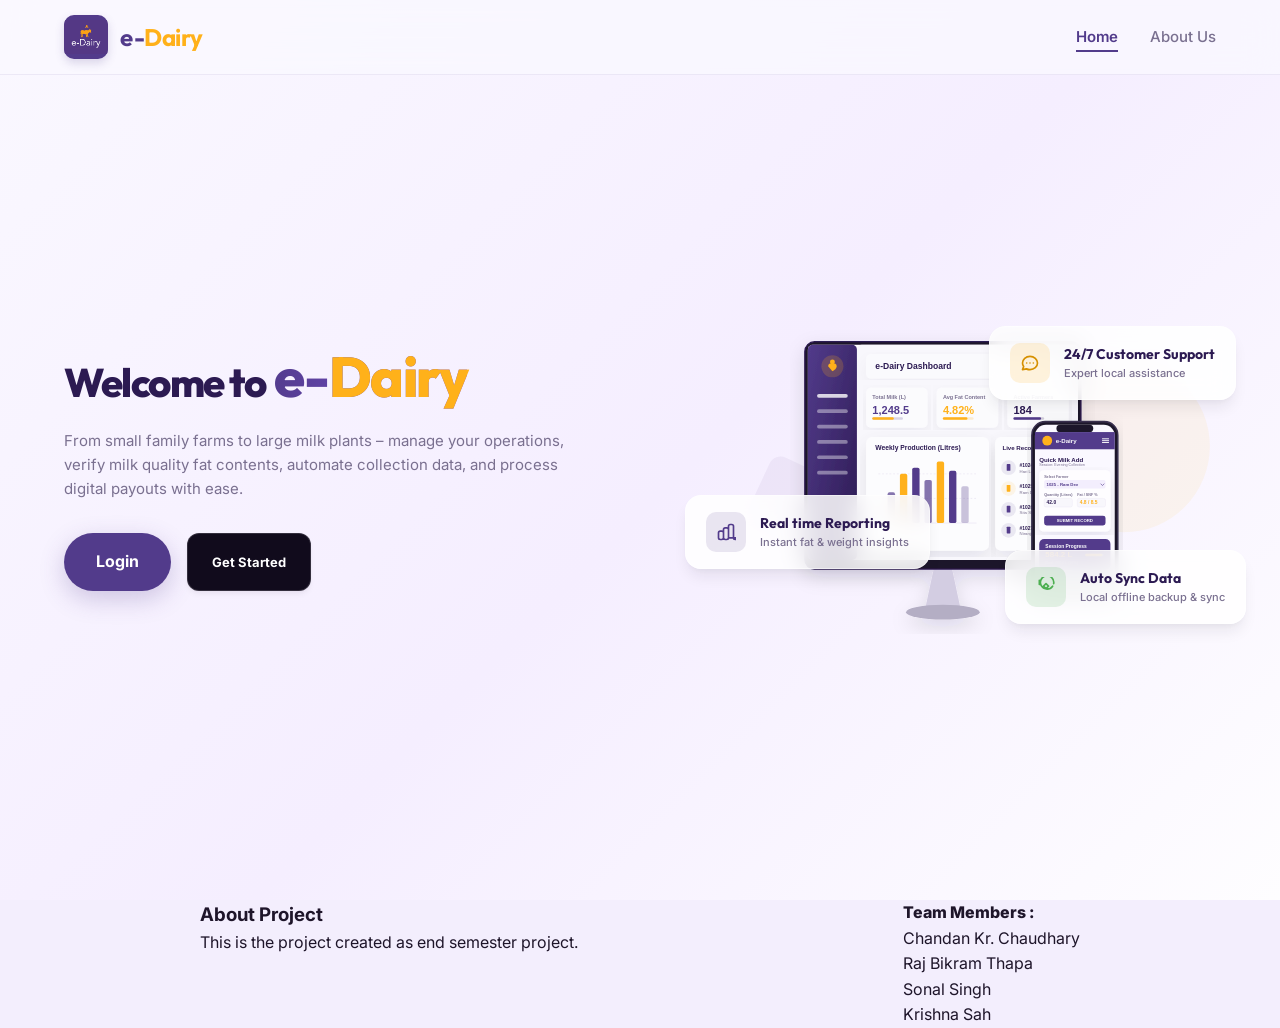
==== commit ae026b61: "Update on Primary and Secondary Bank for Farmer" ====
--- a/frontend/index.html
+++ b/frontend/index.html
@@ -51,7 +51,7 @@
         <!-- Left Column: Content -->
         <div class="hero-content">
 
-          <h1>Welcome to<span> e-dairy</span></h1>
+          <h1>Welcome to<span> e-<span class="logo-text2">Dairy</span></span></h1>
 
           <p>From small family farms to large milk plants – manage your operations, verify milk quality fat contents,
             automate collection data, and process digital payouts with ease.</p>
--- a/frontend/css/index.css
+++ b/frontend/css/index.css
@@ -127,7 +127,7 @@
   font-family: 'Outfit', sans-serif;
   font-size: 24px;
   font-weight: 700;
-  color: var(--primary-dark);
+  color: var(--primary);
   letter-spacing: -0.5px;
 }
 
@@ -264,6 +264,12 @@
   font-size: 56px;
 }
 
+.hero-content h1 span.logo-text2 {
+  color: var(--accent);
+  background: none;
+  -webkit-text-fill-color: initial;
+}
+
 .hero-content p {
   font-size: 15px;
   color: var(--text-muted);
@@ -271,39 +277,6 @@
   max-width: 540px;
   font-weight: 400;
 }
-
-/* .check-badges {
-  display: flex;
-  flex-wrap: wrap;
-  gap: 12px;
-  margin-bottom: 40px;
-}
-
-.check-badge {
-  display: flex;
-  align-items: center;
-  gap: 8px;
-  padding: 8px 18px;
-  background: rgba(255, 177, 26, 0.08);
-  border: 1px solid rgba(255, 177, 26, 0.2);
-  border-radius: 30px;
-  font-size: 13px;
-  font-weight: 600;
-  color: #8C5B00;
-  box-shadow: 0 2px 4px rgba(255, 177, 26, 0.04);
-}
-
-.check-badge.purple {
-  background: rgba(82, 59, 139, 0.05);
-  border-color: rgba(82, 59, 139, 0.15);
-  color: var(--primary-dark);
-}
-
-.check-badge svg {
-  width: 14px;
-  height: 14px;
-  stroke-width: 3;
-} */
 
 .cta-group {
   display: flex;
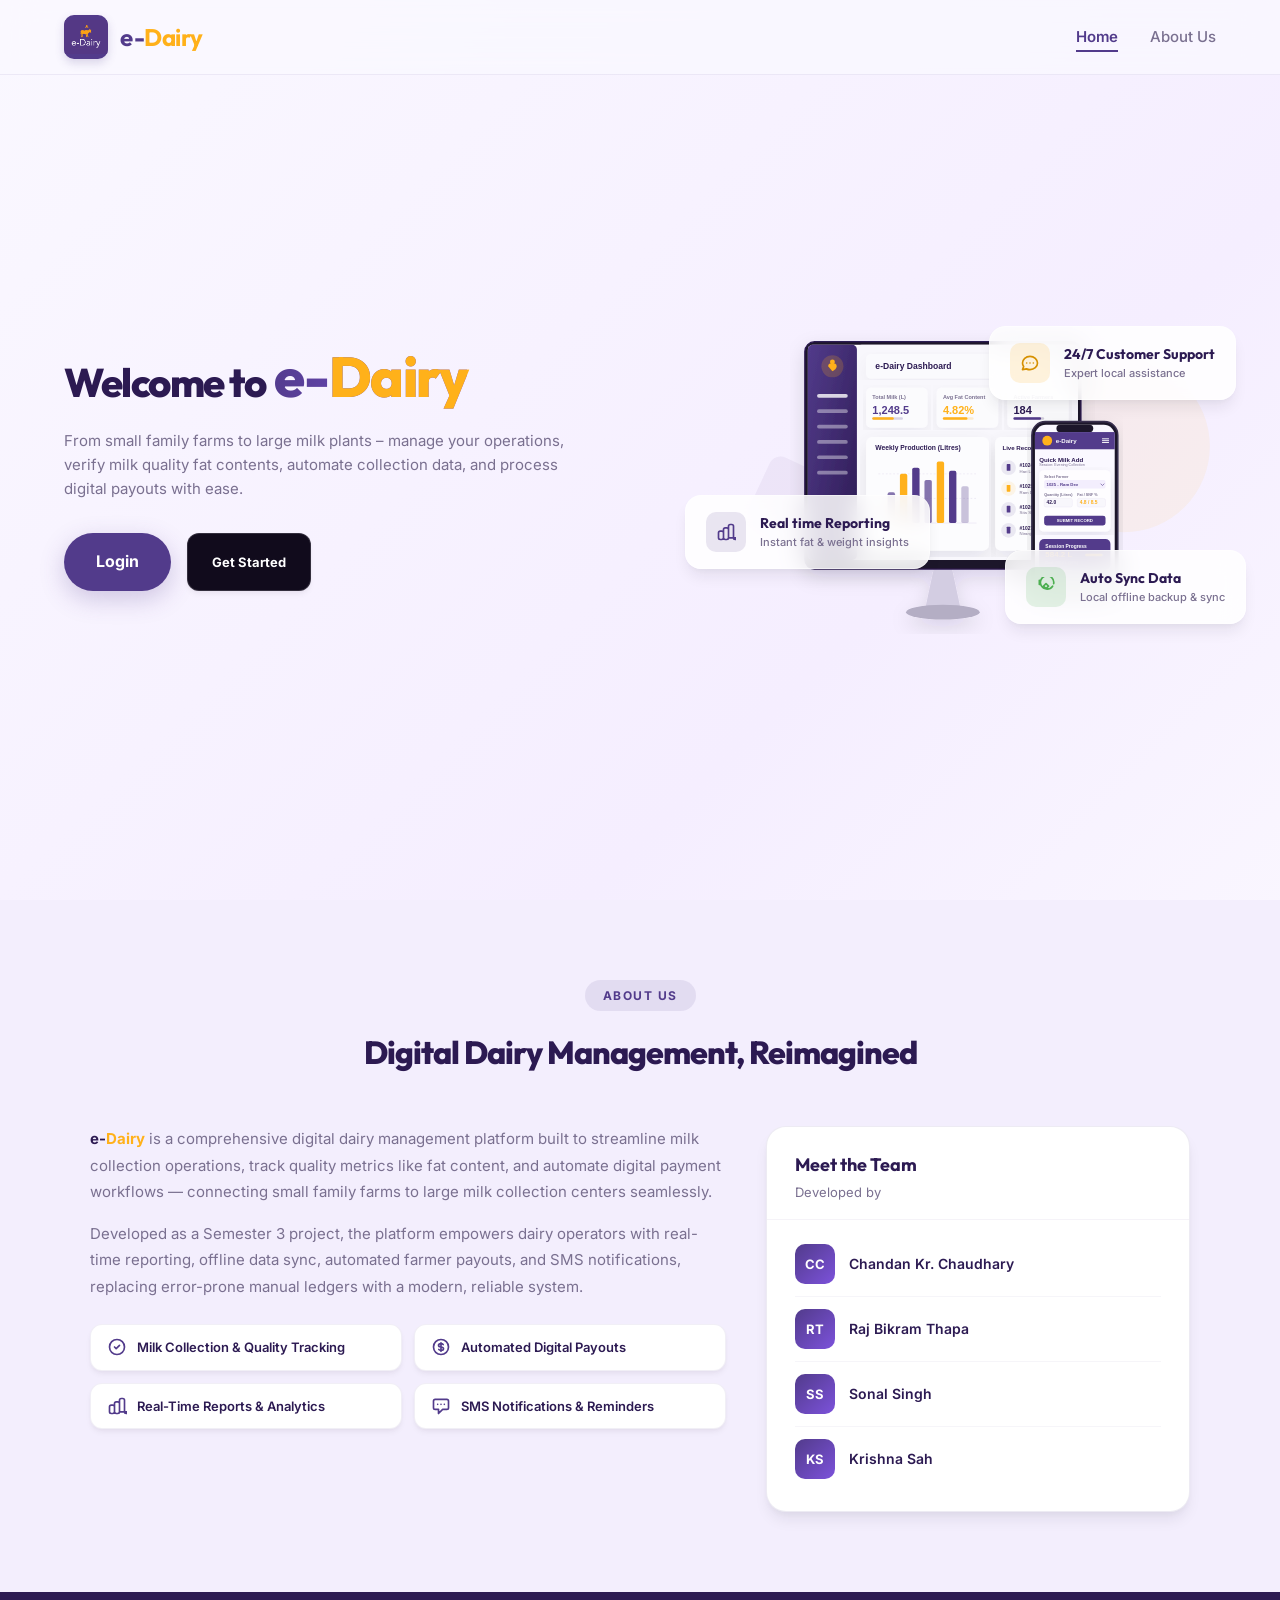
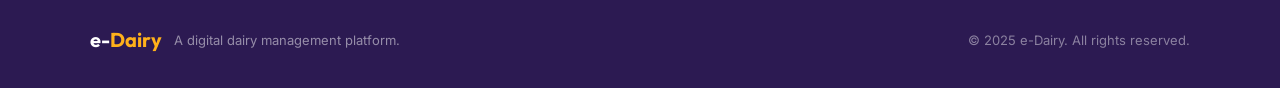
==== commit 35e93472: "Updated farmer's profile, dashboard, payments and added notification module" ====
--- a/frontend/index.html
+++ b/frontend/index.html
@@ -125,26 +125,95 @@
 
     <!-- About Us Section -->
     <section id="Abt-Sec">
-      <div class="Abt-Section-parent">
-        <div class="Abt-Section-left">
-          <h3>About Project</h3>
-          <p>This is the project created as end semester project.</p>
-        </div>
-
-        <div class="Abt-Section-right">
-          <p>Team Members :</p>
-          <ul>
-            <li>Chandan Kr. Chaudhary</li>
-            <li>Raj Bikram Thapa</li>
-            <li>Sonal Singh</li>
-            <li>Krishna Sah</li>
-          </ul>
-        </div>
-
+      <div class="about-container">
+        <div class="about-header">
+          <span class="about-badge">About Us</span>
+          <h2>Digital Dairy Management, Reimagined</h2>
+        </div>
+
+        <div class="about-grid">
+          <div class="about-description">
+            <p>
+              <strong>e-<span class="About_Us_Section_Text_Dairy">Dairy</span></strong> is a comprehensive digital dairy management platform built to
+              streamline milk collection operations, track quality metrics like fat content, and automate
+              digital payment workflows — connecting small family farms to large milk collection centers seamlessly.
+            </p>
+            <p>
+              Developed as a Semester 3 project, the platform empowers dairy operators with
+              real-time reporting, offline data sync, automated farmer payouts, and SMS notifications,
+              replacing error-prone manual ledgers with a modern, reliable system.
+            </p>
+
+            <div class="about-features">
+              <div class="about-feature">
+                <svg width="20" height="20" fill="none" viewBox="0 0 24 24" stroke="currentColor"><path stroke-linecap="round" stroke-linejoin="round" stroke-width="2" d="M9 12l2 2 4-4m6 2a9 9 0 11-18 0 9 9 0 0118 0z"/></svg>
+                <span>Milk Collection &amp; Quality Tracking</span>
+              </div>
+              <div class="about-feature">
+                <svg width="20" height="20" fill="none" viewBox="0 0 24 24" stroke="currentColor"><path stroke-linecap="round" stroke-linejoin="round" stroke-width="2" d="M12 8c-1.657 0-3 .895-3 2s1.343 2 3 2 3 .895 3 2-1.343 2-3 2m0-8c1.11 0 2.08.402 2.599 1M12 8V7m0 1v8m0 0v1m0-1c-1.11 0-2.08-.402-2.599-1M21 12a9 9 0 11-18 0 9 9 0 0118 0z"/></svg>
+                <span>Automated Digital Payouts</span>
+              </div>
+              <div class="about-feature">
+                <svg width="20" height="20" fill="none" viewBox="0 0 24 24" stroke="currentColor"><path stroke-linecap="round" stroke-linejoin="round" stroke-width="2" d="M9 19v-6a2 2 0 00-2-2H5a2 2 0 00-2 2v6a2 2 0 002 2h2a2 2 0 002-2zm0 0V9a2 2 0 012-2h2a2 2 0 012 2v10m-6 0a2 2 0 002 2h2a2 2 0 002-2m0 0V5a2 2 0 012-2h2a2 2 0 012 2v14a2 2 0 002 2h2a2 2 0 002-2z"/></svg>
+                <span>Real-Time Reports &amp; Analytics</span>
+              </div>
+              <div class="about-feature">
+                <svg width="20" height="20" fill="none" viewBox="0 0 24 24" stroke="currentColor"><path stroke-linecap="round" stroke-linejoin="round" stroke-width="2" d="M8 10h.01M12 10h.01M16 10h.01M9 16H5a2 2 0 01-2-2V6a2 2 0 012-2h14a2 2 0 012 2v8a2 2 0 01-2 2h-5l-5 5v-5z"/></svg>
+                <span>SMS Notifications &amp; Reminders</span>
+              </div>
+            </div>
+          </div>
+
+          <div class="about-team-card">
+            <div class="team-card-header">
+              <h4>Meet the Team</h4>
+              <p>Developed by</p>
+            </div>
+            <ul class="team-list">
+              <li>
+                <div class="team-avatar">CC</div>
+                <div class="team-info">
+                  <strong>Chandan Kr. Chaudhary</strong>
+                </div>
+              </li>
+              <li>
+                <div class="team-avatar">RT</div>
+                <div class="team-info">
+                  <strong>Raj Bikram Thapa</strong>
+                </div>
+              </li>
+              <li>
+                <div class="team-avatar">SS</div>
+                <div class="team-info">
+                  <strong>Sonal Singh</strong>
+                </div>
+              </li>
+              <li>
+                <div class="team-avatar">KS</div>
+                <div class="team-info">
+                  <strong>Krishna Sah</strong>
+                </div>
+              </li>
+            </ul>
+          </div>
+        </div>
       </div>
     </section>
   </main>
 
+  <!-- Footer -->
+  <footer class="site-footer">
+    <div class="footer-container">
+      <div class="footer-brand">
+        <span class="footer-logo">e-<span>Dairy</span></span>
+        <p>A digital dairy management platform.</p>
+      </div>
+      <div class="footer-copy">
+        &copy; 2025 e-Dairy. All rights reserved.
+      </div>
+    </div>
+  </footer>
+
 
 
   <script src="js/main.js"></script>
--- a/frontend/css/index.css
+++ b/frontend/css/index.css
@@ -813,14 +813,220 @@
   border: 1px solid #C8E6C9;
 }
 
-.Abt-Section-parent {
-  display: flex;
+/* About Us Section */
+#Abt-Sec {
+  padding: 80px 24px;
+  background: var(--primary-light);
+}
+
+.about-container {
+  max-width: 1100px;
+  margin: 0 auto;
+}
+
+.about-header {
+  text-align: center;
+  margin-bottom: 48px;
+}
+
+.about-badge {
+  display: inline-block;
+  padding: 6px 18px;
+  font-size: 12px;
+  font-weight: 700;
+  text-transform: uppercase;
+  letter-spacing: 1.5px;
+  color: var(--primary);
+  background: rgba(82, 59, 139, 0.1);
+  border-radius: 50px;
+  margin-bottom: 16px;
+}
+
+.about-header h2 {
+  font-family: 'Outfit', sans-serif;
+  font-size: 32px;
+  font-weight: 800;
+  color: var(--primary-dark);
+  letter-spacing: -1px;
+}
+
+.about-grid {
+  display: grid;
+  grid-template-columns: 1.2fr 0.8fr;
+  gap: 40px;
+  align-items: start;
+}
+
+.about-description p {
+  font-size: 15px;
+  color: var(--text-muted);
+  line-height: 1.75;
+  margin-bottom: 16px;
+}
+
+.about-description p strong {
+  color: var(--primary-dark);
+  font-weight: 700;
+}
+
+.about-features {
+  display: grid;
+  grid-template-columns: 1fr 1fr;
+  gap: 12px;
+  margin-top: 24px;
+}
+
+.about-feature {
+  display: flex;
+  align-items: center;
+  gap: 10px;
+  padding: 12px 16px;
+  background: var(--white);
+  border-radius: 12px;
+  border: 1px solid rgba(82, 59, 139, 0.08);
+  box-shadow: var(--shadow-sm);
+  transition: var(--transition);
+}
+
+.about-feature:hover {
+  transform: translateY(-2px);
+  box-shadow: var(--shadow-md);
+}
+
+.about-feature svg {
+  flex-shrink: 0;
+  color: var(--primary);
+}
+
+.about-feature span {
+  font-size: 13px;
+  font-weight: 600;
+  color: var(--primary-dark);
+}
+
+.About_Us_Section_Text_Dairy {
+  color: var(--accent);
+}
+
+/* Team Card */
+.about-team-card {
+  background: var(--white);
+  border-radius: 20px;
+  border: 1px solid rgba(82, 59, 139, 0.1);
+  box-shadow: var(--shadow-md);
+  overflow: hidden;
+}
+
+.team-card-header {
+  padding: 24px 28px 16px;
+  border-bottom: 1px solid rgba(82, 59, 139, 0.06);
+}
+
+.team-card-header h4 {
+  font-family: 'Outfit', sans-serif;
+  font-size: 18px;
+  font-weight: 700;
+  color: var(--primary-dark);
+  margin-bottom: 2px;
+}
+
+.team-card-header p {
+  font-size: 13px;
+  color: var(--text-muted);
+}
+
+.team-list {
+  padding: 12px 28px 20px;
+}
+
+.team-list li {
+  display: flex;
+  align-items: center;
+  gap: 14px;
+  padding: 12px 0;
+  border-bottom: 1px solid rgba(82, 59, 139, 0.05);
+}
+
+.team-list li:last-child {
+  border-bottom: none;
+}
+
+.team-avatar {
+  width: 40px;
+  height: 40px;
+  border-radius: 10px;
+  background: linear-gradient(135deg, var(--primary), #7c52db);
+  color: var(--white);
+  font-size: 13px;
+  font-weight: 700;
+  display: flex;
+  align-items: center;
+  justify-content: center;
+  flex-shrink: 0;
+}
+
+.team-info strong {
+  font-size: 14px;
+  font-weight: 600;
+  color: var(--primary-dark);
+}
+
+/* Footer */
+.site-footer {
+  background: var(--primary-dark);
+  padding: 32px 24px;
+}
+
+.footer-container {
+  max-width: 1100px;
+  margin: 0 auto;
+  display: flex;
+  align-items: center;
   justify-content: space-between;
-  gap: 20px;
-  padding: 0px 200px;
-  background-color: var(--primary-light);
-}
-
-.Abt-Section-right p{
-  font-weight: 800;
+}
+
+.footer-brand {
+  display: flex;
+  align-items: center;
+  gap: 12px;
+}
+
+.footer-logo {
+  font-family: 'Outfit', sans-serif;
+  font-size: 20px;
+  font-weight: 700;
+  color: var(--white);
+}
+
+.footer-logo span {
+  color: var(--accent);
+}
+
+.footer-brand p {
+  font-size: 13px;
+  color: rgba(255, 255, 255, 0.5);
+}
+
+.footer-copy {
+  font-size: 13px;
+  color: rgba(255, 255, 255, 0.45);
+}
+
+/* About Section Responsive */
+@media (max-width: 900px) {
+  .about-grid {
+    grid-template-columns: 1fr;
+  }
+  .about-features {
+    grid-template-columns: 1fr;
+  }
+  .footer-container {
+    flex-direction: column;
+    gap: 16px;
+    text-align: center;
+  }
+  .footer-brand {
+    flex-direction: column;
+    gap: 4px;
+  }
 }
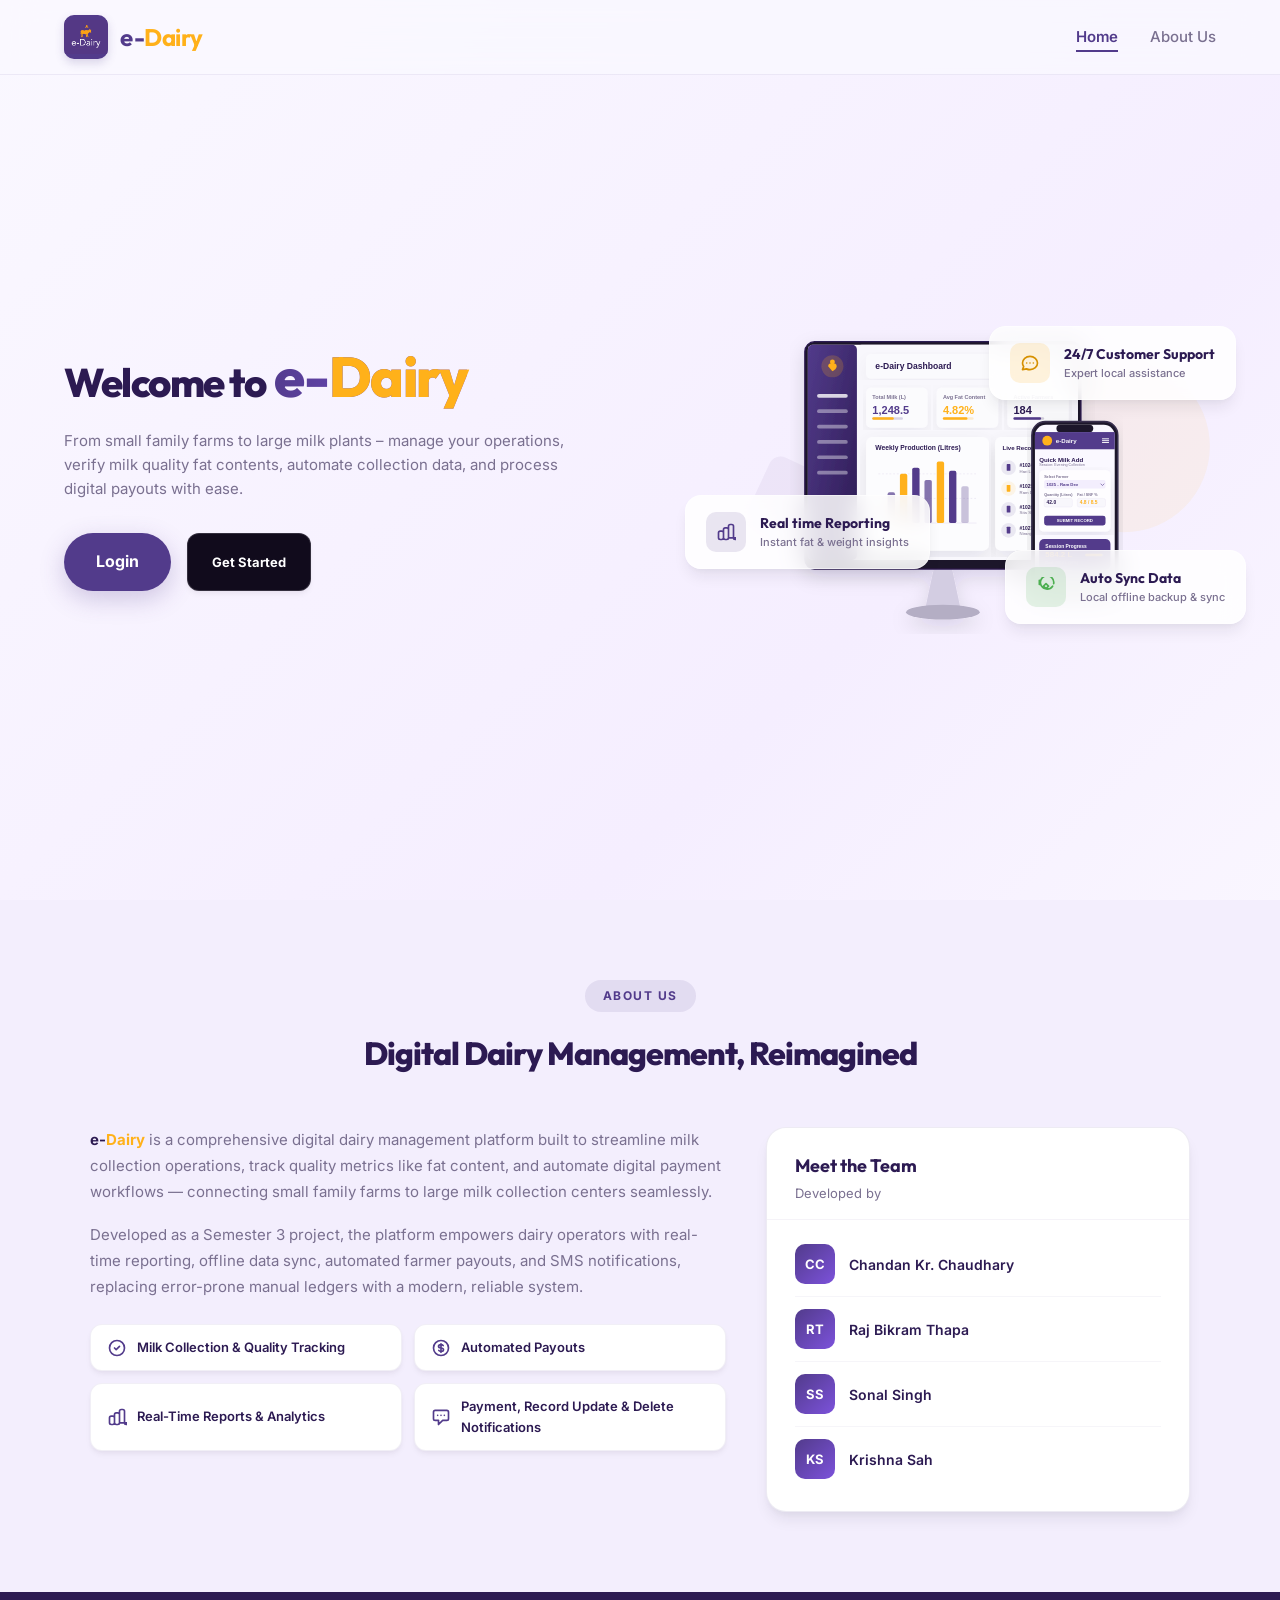
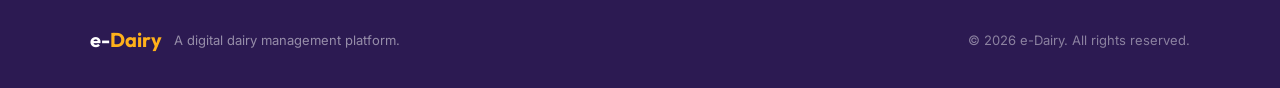
==== commit 1f662c25: "Form validated and error fixing" ====
--- a/frontend/index.html
+++ b/frontend/index.html
@@ -122,7 +122,7 @@
 
       </div>
     </section>
-
+    <hr style="height: 0.4px; border: none; background-color: rgb(160, 140, 179); ">
     <!-- About Us Section -->
     <section id="Abt-Sec">
       <div class="about-container">
@@ -151,7 +151,7 @@
               </div>
               <div class="about-feature">
                 <svg width="20" height="20" fill="none" viewBox="0 0 24 24" stroke="currentColor"><path stroke-linecap="round" stroke-linejoin="round" stroke-width="2" d="M12 8c-1.657 0-3 .895-3 2s1.343 2 3 2 3 .895 3 2-1.343 2-3 2m0-8c1.11 0 2.08.402 2.599 1M12 8V7m0 1v8m0 0v1m0-1c-1.11 0-2.08-.402-2.599-1M21 12a9 9 0 11-18 0 9 9 0 0118 0z"/></svg>
-                <span>Automated Digital Payouts</span>
+                <span>Automated Payouts</span>
               </div>
               <div class="about-feature">
                 <svg width="20" height="20" fill="none" viewBox="0 0 24 24" stroke="currentColor"><path stroke-linecap="round" stroke-linejoin="round" stroke-width="2" d="M9 19v-6a2 2 0 00-2-2H5a2 2 0 00-2 2v6a2 2 0 002 2h2a2 2 0 002-2zm0 0V9a2 2 0 012-2h2a2 2 0 012 2v10m-6 0a2 2 0 002 2h2a2 2 0 002-2m0 0V5a2 2 0 012-2h2a2 2 0 012 2v14a2 2 0 002 2h2a2 2 0 002-2z"/></svg>
@@ -159,7 +159,7 @@
               </div>
               <div class="about-feature">
                 <svg width="20" height="20" fill="none" viewBox="0 0 24 24" stroke="currentColor"><path stroke-linecap="round" stroke-linejoin="round" stroke-width="2" d="M8 10h.01M12 10h.01M16 10h.01M9 16H5a2 2 0 01-2-2V6a2 2 0 012-2h14a2 2 0 012 2v8a2 2 0 01-2 2h-5l-5 5v-5z"/></svg>
-                <span>SMS Notifications &amp; Reminders</span>
+                <span>Payment, Record Update & Delete Notifications</span>
               </div>
             </div>
           </div>
@@ -209,7 +209,7 @@
         <p>A digital dairy management platform.</p>
       </div>
       <div class="footer-copy">
-        &copy; 2025 e-Dairy. All rights reserved.
+        &copy; 2026 e-Dairy. All rights reserved.
       </div>
     </div>
   </footer>
--- a/frontend/css/index.css
+++ b/frontend/css/index.css
@@ -333,19 +333,6 @@
   font-weight: 700;
 }
 
-/* .cta-footer {
-  display: flex;
-  gap: 24px;
-  font-size: 12px;
-  color: var(--text-muted);
-}
-
-.cta-footer span {
-  display: flex;
-  align-items: center;
-  gap: 6px;
-} */
-
 /* Hero Visuals & Mockups */
 .hero-visual-wrapper {
   position: relative;
